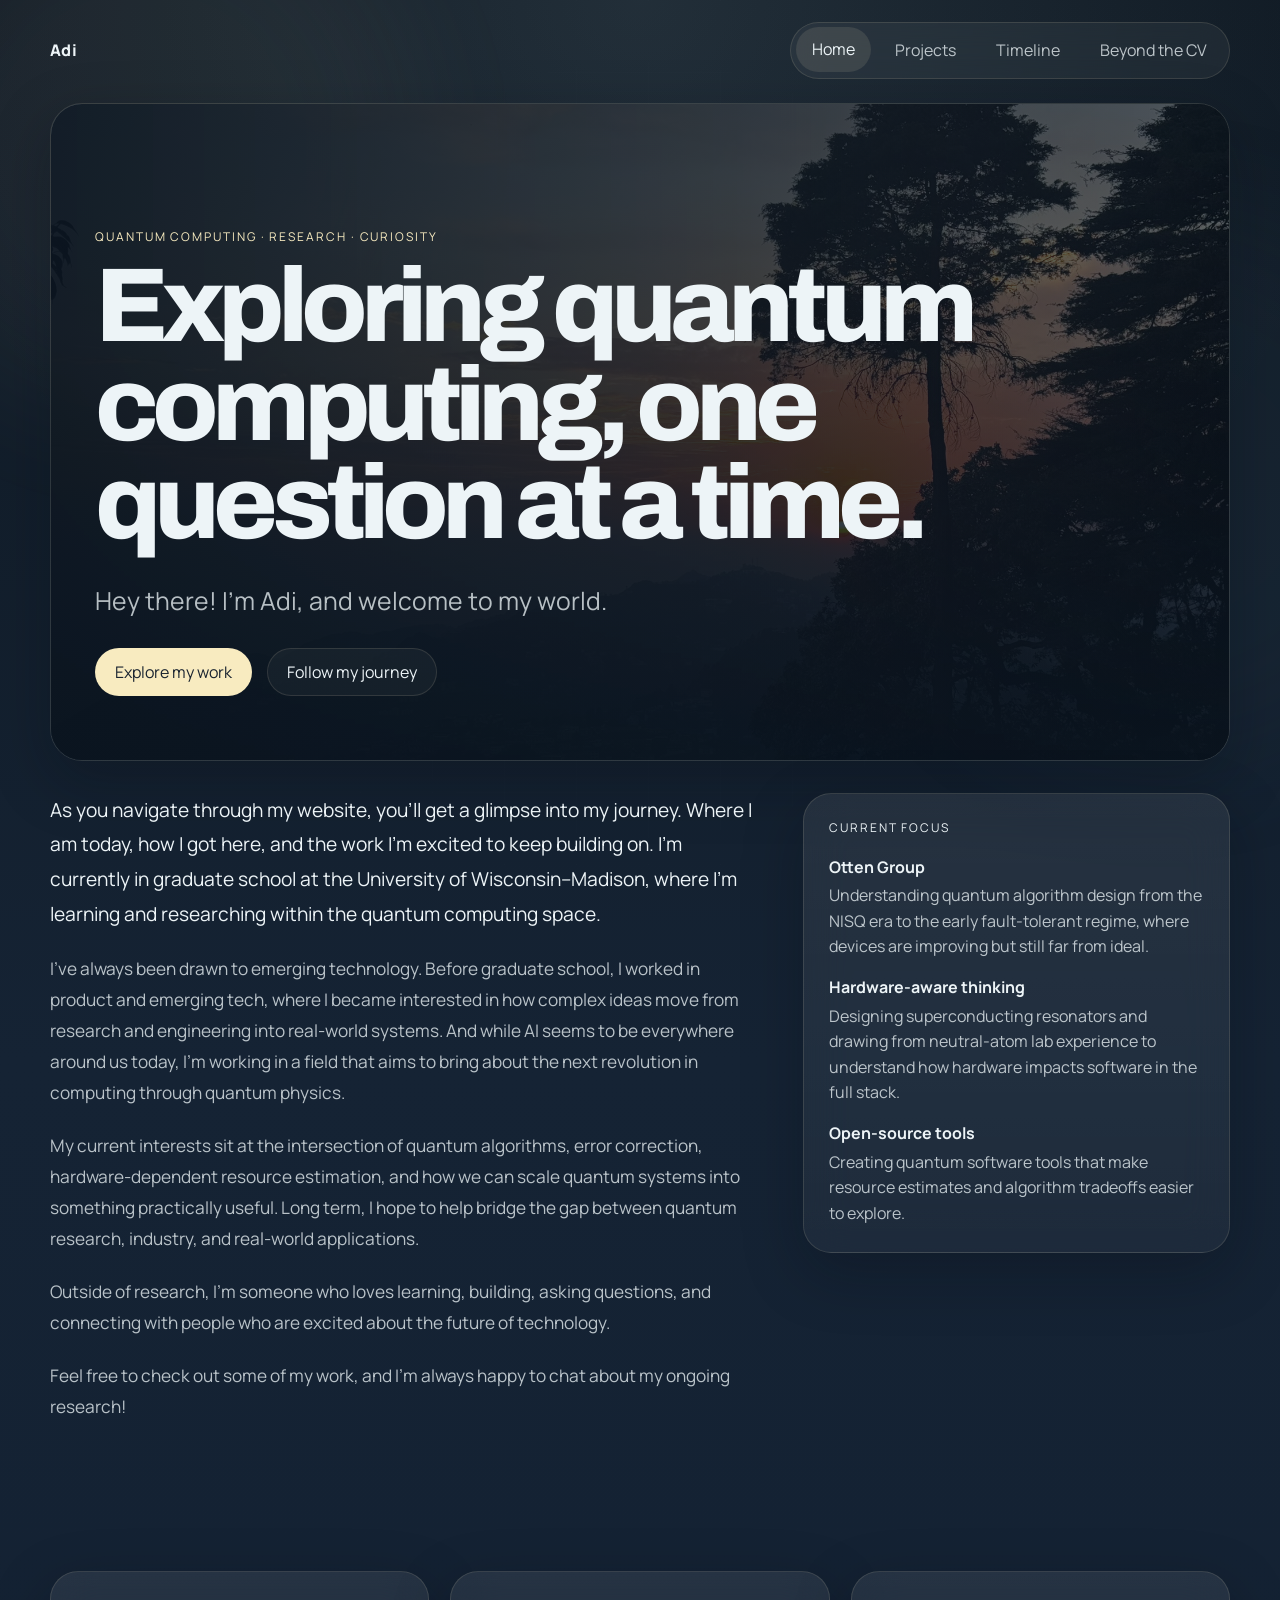
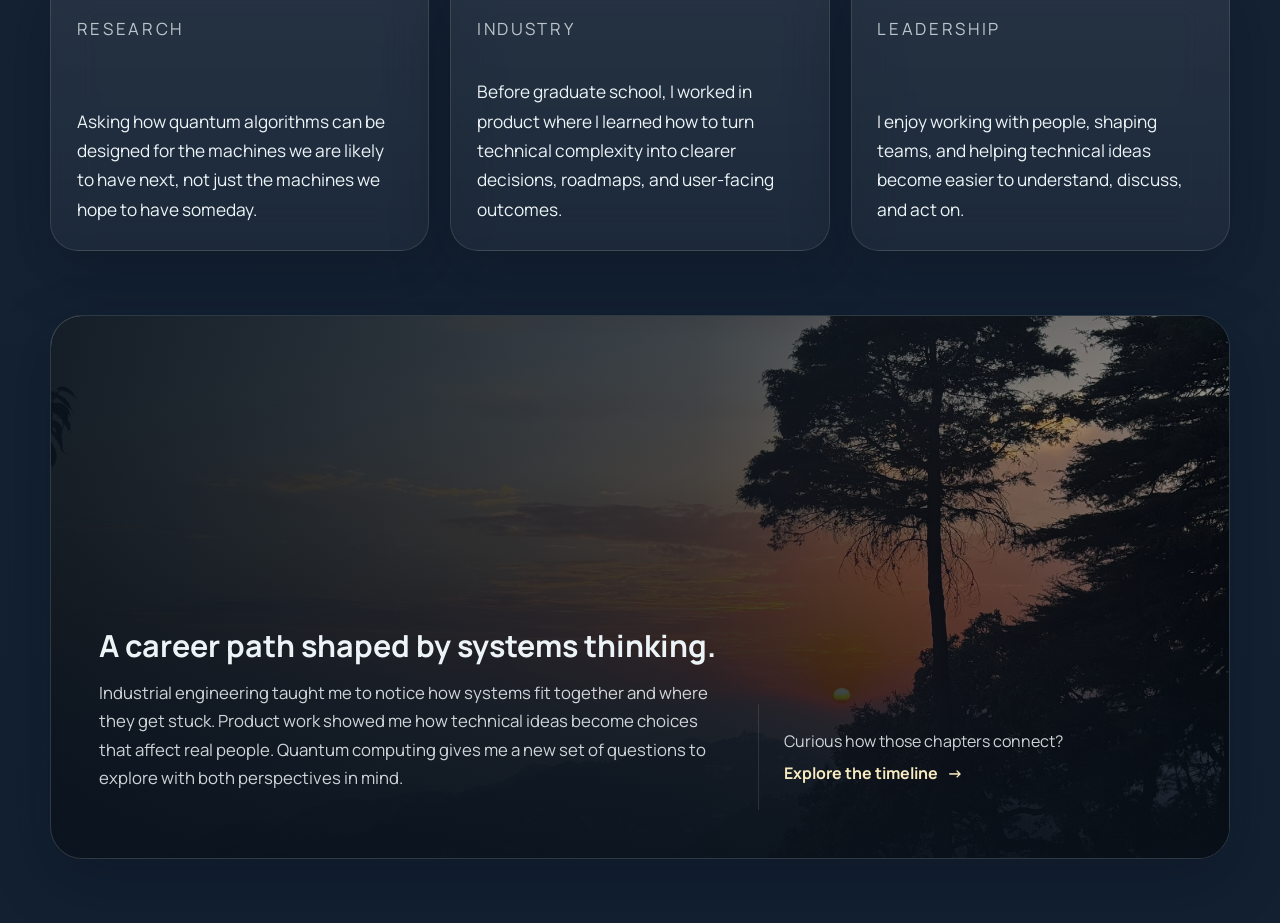
==== index.html @ cac1f039 "Higher quality images" ====
<!DOCTYPE html>
<html lang="en">
<head>
  <meta charset="UTF-8">
  <meta name="viewport" content="width=device-width, initial-scale=1.0">
  <title>Adi | Quantum Computing</title>
  <meta name="description" content="Adi's personal website about quantum computing research, product experience, and the questions connecting hardware, software, and real-world applications.">
  <link rel="preconnect" href="https://fonts.googleapis.com">
  <link rel="preconnect" href="https://fonts.gstatic.com" crossorigin>
  <link href="https://fonts.googleapis.com/css2?family=Archivo:wght@600;700;800;900&family=Manrope:wght@400;500;700;800&display=swap" rel="stylesheet">
  <link rel="stylesheet" href="styles/site.css">
</head>
<body class="page-home">
  <div class="background-orb orb-a"></div>
  <div class="background-orb orb-b"></div>
  <div class="background-grid"></div>

  <header class="site-header">
    <a class="wordmark" href="index.html">Adi</a>
    <nav class="site-nav">
      <a class="is-active" href="index.html">Home</a>
      <a href="projects.html">Projects</a>
      <a href="timeline.html">Timeline</a>
      <a href="sources.html">Beyond the CV</a>
    </nav>
  </header>

  <main>
    <section class="home-hero">
      <img class="home-hero-image" src="assets/photos/hillside-sunset.jpeg" alt="" aria-hidden="true" fetchpriority="high" decoding="async">
      <div class="home-hero-shade"></div>
      <div class="home-hero-copy">
        <p class="eyebrow">Quantum computing · research · curiosity</p>
        <h1>Exploring quantum computing, one question at a time.</h1>
        <p class="home-hero-intro">Hey there! I’m Adi, and welcome to my world.</p>
        <div class="hero-actions">
          <a class="button button-primary" href="projects.html">Explore my work</a>
          <a class="button button-secondary" href="timeline.html">Follow my journey</a>
        </div>
      </div>
    </section>

    <section class="section-shell home-about">
      <div class="home-bio">
        <p>
          As you navigate through my website, you’ll get a glimpse into my journey. Where I am today, how I got here, and the work I’m excited to keep building on. I’m currently in graduate school at the University of Wisconsin–Madison, where I’m learning and researching within the quantum computing space.
        </p>
        <p>
          I’ve always been drawn to emerging technology. Before graduate school, I worked in product and emerging tech, where I became interested in how complex ideas move from research and engineering into real-world systems. And while AI seems to be everywhere around us today, I’m working in a field that aims to bring about the next revolution in computing through quantum physics.
        </p>
        <p>
          My current interests sit at the intersection of quantum algorithms, error correction, hardware-dependent resource estimation, and how we can scale quantum systems into something practically useful. Long term, I hope to help bridge the gap between quantum research, industry, and real-world applications.
        </p>
        <p>
          Outside of research, I’m someone who loves learning, building, asking questions, and connecting with people who are excited about the future of technology.
        </p>
        <p>
          Feel free to check out some of my work, and I’m always happy to chat about my ongoing research!
        </p>
      </div>

      <aside class="hero-panel glass-card">
        <div class="panel-label">Current focus</div>
        <ul class="stat-list">
          <li>
            <span class="stat-title">Otten Group</span>
            <span class="stat-copy">Understanding quantum algorithm design from the NISQ era to the early fault-tolerant regime, where devices are improving but still far from ideal.</span>
          </li>
          <li>
            <span class="stat-title">Hardware-aware thinking</span>
            <span class="stat-copy">Designing superconducting resonators and drawing from neutral-atom lab experience to understand how hardware impacts software in the full stack.</span>
          </li>
          <li>
            <span class="stat-title">Open-source tools</span>
            <span class="stat-copy">Creating quantum software tools that make resource estimates and algorithm tradeoffs easier to explore.</span>
          </li>
        </ul>
      </aside>
    </section>

    <section class="section-shell section-grid">
      <article class="feature-card glass-card">
        <p class="eyebrow">Research</p>
        <p>
          Asking how quantum algorithms can be designed for the machines we are likely to have next, not just the machines we hope to have someday.
        </p>
      </article>
      <article class="feature-card glass-card">
        <p class="eyebrow">Industry</p>
        <p>
          Before graduate school, I worked in product where I learned how to turn technical complexity into clearer decisions, roadmaps, and user-facing outcomes.
        </p>
      </article>
      <article class="feature-card glass-card">
        <p class="eyebrow">Leadership</p>
        <p>
          I enjoy working with people, shaping teams, and helping technical ideas become easier to understand, discuss, and act on.
        </p>
      </article>
    </section>

    <section class="section-shell spotlight spotlight-photo">
      <img class="spotlight-image" src="assets/photos/hillside-sunset.jpeg" alt="Sunset over a hillside town framed by tall trees" loading="lazy" decoding="async">
      <div class="spotlight-shade"></div>
      <div class="spotlight-copy">
        <h2>A career path shaped by systems thinking.</h2>
        <p>
          Industrial engineering taught me to notice how systems fit together and where they get stuck. Product work showed me how technical ideas become choices that affect real people. Quantum computing gives me a new set of questions to explore with both perspectives in mind.
        </p>
      </div>
      <div class="spotlight-next">
        <p>Curious how those chapters connect?</p>
        <a class="text-link" href="timeline.html">Explore the timeline <span aria-hidden="true">→</span></a>
      </div>
    </section>
  </main>

  <script src="scripts/site.js"></script>
</body>
</html>
---- styles/site.css ----
:root {
  --cream: #f8ebc0;
  --mist: #8099a3;
  --slate: #5f7889;
  --deep: #284257;
  --navy: #1e284f;
  --ink: #edf4f7;
  --ink-muted: rgba(237, 244, 247, 0.76);
  --surface: rgba(18, 29, 41, 0.58);
  --surface-strong: rgba(13, 22, 32, 0.74);
  --border: rgba(248, 235, 192, 0.12);
  --shadow: 0 20px 60px rgba(7, 12, 18, 0.28);
  --max-width: 1180px;
}

* {
  box-sizing: border-box;
}

html {
  scroll-behavior: smooth;
}

body {
  margin: 0;
  min-height: 100vh;
  font-family: "Manrope", sans-serif;
  color: var(--ink);
  background:
    radial-gradient(circle at top, rgba(128, 153, 163, 0.16), transparent 28%),
    linear-gradient(180deg, #101a24 0%, #152334 42%, #122032 100%);
  overflow-x: hidden;
}

a {
  color: inherit;
  text-decoration: none;
}

.background-grid {
  position: fixed;
  inset: 0;
  background-image:
    linear-gradient(rgba(255, 255, 255, 0.035) 1px, transparent 1px),
    linear-gradient(90deg, rgba(255, 255, 255, 0.035) 1px, transparent 1px);
  background-size: 72px 72px;
  mask-image: radial-gradient(circle at center, black 42%, transparent 88%);
  opacity: 0.26;
  pointer-events: none;
}

.background-orb {
  position: fixed;
  width: 34rem;
  height: 34rem;
  border-radius: 50%;
  filter: blur(70px);
  opacity: 0.25;
  pointer-events: none;
  transform: translate3d(0, 0, 0);
  animation: drift 16s ease-in-out infinite alternate;
}

.orb-a {
  top: -8rem;
  left: -8rem;
  background: rgba(248, 235, 192, 0.2);
}

.orb-b {
  top: 24%;
  right: -10rem;
  background: rgba(95, 120, 137, 0.26);
  animation-duration: 20s;
}

.orb-c {
  bottom: -10rem;
  right: 16%;
  background: rgba(30, 40, 79, 0.36);
}

.orb-d {
  bottom: 8%;
  left: 8%;
  background: rgba(128, 153, 163, 0.2);
  animation-duration: 22s;
}

.site-header,
.site-footer,
.section-shell,
.timeline-shell {
  position: relative;
  z-index: 1;
}

.site-header {
  width: min(calc(100% - 2rem), var(--max-width));
  margin: 0 auto;
  padding: 1.35rem 0 0;
  display: flex;
  align-items: center;
  justify-content: space-between;
}

.wordmark {
  font-weight: 800;
  letter-spacing: 0.03em;
}

.site-nav {
  display: flex;
  gap: 0.5rem;
  padding: 0.35rem;
  border: 1px solid var(--border);
  background: rgba(255, 255, 255, 0.05);
  border-radius: 999px;
  backdrop-filter: blur(16px);
}

.site-nav a {
  padding: 0.7rem 1rem;
  border-radius: 999px;
  color: var(--ink-muted);
  transition: background 180ms ease, color 180ms ease, transform 180ms ease;
}

.site-nav a:hover,
.site-nav a.is-active {
  background: rgba(248, 235, 192, 0.1);
  color: var(--ink);
  transform: translateY(-1px);
}

.section-shell,
.timeline-shell {
  width: min(calc(100% - 2rem), var(--max-width));
  margin: 0 auto;
}

.hero {
  min-height: calc(100vh - 7rem);
  display: grid;
  grid-template-columns: 1.25fr 0.9fr;
  gap: 2rem;
  align-items: center;
  padding: 5rem 0 3rem;
}

.home-hero {
  position: relative;
  z-index: 1;
  min-height: 72vh;
  display: flex;
  align-items: flex-end;
  width: min(calc(100% - 2rem), var(--max-width));
  margin: 1.5rem auto 0;
  padding: 7rem 2.75rem 4rem;
  overflow: hidden;
  border: 1px solid var(--border);
  border-radius: 2rem;
  box-shadow: var(--shadow);
  isolation: isolate;
}

.home-hero-image,
.home-hero-shade {
  position: absolute;
  inset: 0;
  width: 100%;
  height: 100%;
}

.home-hero-image {
  z-index: -2;
  object-fit: cover;
  object-position: center 55%;
  opacity: 0.58;
  animation: photo-breathe 18s ease-in-out infinite alternate;
}

.home-hero-shade {
  z-index: -1;
  background:
    linear-gradient(90deg, rgba(10, 20, 31, 0.9) 0%, rgba(10, 20, 31, 0.65) 58%, rgba(10, 20, 31, 0.34) 100%),
    linear-gradient(0deg, rgba(10, 20, 31, 0.78), transparent 65%);
}

.home-hero-copy {
  max-width: 68rem;
}

.hero h1,
.home-hero h1,
.page-intro h1,
.timeline-hero h1 {
  margin: 0;
  font-family: "Obviously", "Archivo", sans-serif;
  font-weight: 800;
  font-size: clamp(3.2rem, 7.2vw, 6rem);
  line-height: 0.94;
  letter-spacing: -0.065em;
}

.home-hero h1 {
  max-width: 62rem;
  font-size: clamp(3.8rem, 8.2vw, 7.4rem);
}

.home-hero-intro {
  margin: 1.8rem 0 0;
  color: var(--ink-muted);
  font-size: clamp(1.2rem, 2vw, 1.55rem);
  line-height: 1.5;
}

.home-about {
  display: grid;
  grid-template-columns: minmax(0, 1.25fr) minmax(20rem, 0.75fr);
  gap: 2.5rem;
  align-items: start;
  padding: 2rem 0 5rem;
}

.home-bio {
  max-width: 47rem;
}

.home-bio p {
  margin: 0 0 1.35rem;
  color: var(--ink-muted);
  font-size: 1.08rem;
  line-height: 1.8;
}

.home-bio p:first-child {
  color: var(--ink);
  font-size: 1.2rem;
}

.home-about .hero-panel {
  position: sticky;
  top: 2rem;
}

.hero-text,
.page-intro p,
.timeline-hero p,
.feature-card p,
.project-card p,
.source-card p,
.spotlight-copy p {
  color: var(--ink-muted);
  font-size: 1.05rem;
  line-height: 1.7;
}

.eyebrow,
.panel-label,
.timeline-date,
.timeline-kicker,
.project-tag {
  text-transform: uppercase;
  letter-spacing: 0.16em;
  font-size: 0.75rem;
}

.eyebrow,
.project-tag,
.timeline-date {
  color: var(--cream);
}

.hero-actions {
  display: flex;
  flex-wrap: wrap;
  gap: 0.9rem;
  margin-top: 1.8rem;
}

.button {
  display: inline-flex;
  align-items: center;
  justify-content: center;
  min-height: 2.85rem;
  padding: 0.75rem 1.2rem;
  border-radius: 999px;
  border: 1px solid transparent;
  transition: transform 180ms ease, background 180ms ease, border-color 180ms ease;
}

.button:hover {
  transform: translateY(-2px);
}

.button-primary {
  background: var(--cream);
  color: #1a2430;
}

.button-secondary {
  background: rgba(255, 255, 255, 0.04);
  border-color: var(--border);
}

.glass-card {
  background: linear-gradient(180deg, rgba(255, 255, 255, 0.08), rgba(255, 255, 255, 0.04));
  border: 1px solid var(--border);
  box-shadow: var(--shadow);
  backdrop-filter: blur(22px);
}

.hero-panel,
.feature-card,
.project-card,
.source-card,
.timeline-card {
  border-radius: 1.75rem;
}

.hero-panel {
  padding: 1.6rem;
}

.stat-list {
  list-style: none;
  padding: 0;
  margin: 1.2rem 0 0;
  display: grid;
  gap: 1rem;
}

.stat-title {
  display: block;
  margin-bottom: 0.35rem;
  font-weight: 700;
}

.stat-copy {
  color: var(--ink-muted);
  line-height: 1.6;
}

.section-grid,
.sources-grid {
  display: grid;
  grid-template-columns: repeat(3, 1fr);
  gap: 1.3rem;
  padding: 1rem 0 4rem;
}

.feature-card,
.source-card {
  padding: 1.6rem;
}

.page-home .section-grid {
  padding-top: 3rem;
}

.page-home .feature-card {
  min-height: 15rem;
  display: flex;
  flex-direction: column;
  justify-content: space-between;
}

.page-home .feature-card > p:last-child {
  margin-bottom: 0;
  color: var(--ink);
  font-size: 1.08rem;
}

.spotlight {
  position: relative;
  display: grid;
  grid-template-columns: 1.2fr 0.8fr;
  gap: 1.5rem;
  align-items: center;
  padding: 2rem 0 5rem;
}

.spotlight-photo {
  min-height: 34rem;
  padding: 3rem;
  overflow: hidden;
  align-items: end;
  border: 1px solid var(--border);
  border-radius: 2rem;
  box-shadow: var(--shadow);
  isolation: isolate;
  margin-bottom: 4rem;
}

.spotlight-image,
.spotlight-shade {
  position: absolute;
  inset: 0;
  width: 100%;
  height: 100%;
}

.spotlight-image {
  z-index: -2;
  object-fit: cover;
  object-position: center;
}

.spotlight-shade {
  z-index: -1;
  background:
    linear-gradient(90deg, rgba(9, 18, 28, 0.92) 0%, rgba(9, 18, 28, 0.72) 55%, rgba(9, 18, 28, 0.34) 100%),
    linear-gradient(0deg, rgba(9, 18, 28, 0.76), transparent 72%);
}

.spotlight-photo .spotlight-copy p,
.spotlight-photo .spotlight-next p {
  color: rgba(237, 244, 247, 0.86);
}

.spotlight-next {
  padding: 1.6rem;
  border-left: 1px solid var(--border);
}

.spotlight-next p {
  margin: 0 0 0.65rem;
  color: var(--ink-muted);
}

.text-link {
  display: inline-flex;
  gap: 0.55rem;
  align-items: center;
  color: var(--cream);
  font-weight: 700;
}

.text-link span {
  transition: transform 180ms ease;
}

.text-link:hover span {
  transform: translateX(0.3rem);
}

.page-intro,
.timeline-hero {
  padding: 4rem 0 2rem;
  max-width: 56rem;
}

.timeline-arc {
  display: grid;
  grid-template-columns: repeat(3, 1fr);
  gap: 0.75rem;
  margin-top: 2rem;
}

.timeline-arc span {
  display: flex;
  align-items: center;
  gap: 0.65rem;
  padding: 0.85rem 1rem;
  border: 1px solid var(--border);
  border-radius: 999px;
  background: rgba(255, 255, 255, 0.045);
  color: var(--ink-muted);
  font-size: 0.86rem;
}

.timeline-arc b {
  color: var(--cream);
  font-size: 0.72rem;
  letter-spacing: 0.12em;
}

.project-stack {
  display: grid;
  grid-template-columns: repeat(2, 1fr);
  gap: 1.3rem;
  padding-bottom: 4rem;
}

.project-card {
  padding: 1.7rem;
  min-height: 16rem;
}

.timeline-shell {
  padding: 1rem 0 6rem;
  display: grid;
  gap: 2rem;
}

.timeline-line {
  position: fixed;
  left: 50%;
  top: 0;
  width: 1px;
  height: 100vh;
  background: linear-gradient(180deg, transparent, rgba(248, 235, 192, 0.42), transparent);
  opacity: 0.5;
  pointer-events: none;
}

.timeline-item {
  position: relative;
  min-height: 74vh;
  display: grid;
  grid-template-columns: 1fr 1fr;
  align-items: center;
  gap: 2rem;
  opacity: 0.38;
  transform: scale(0.96);
  transition: opacity 500ms ease, transform 500ms ease;
}

.timeline-item-photo {
  width: 100vw;
  max-width: none;
  margin-left: calc(50% - 50vw);
  padding: 4rem max(2rem, calc((100vw - var(--max-width)) / 2));
  min-height: 100vh;
  overflow: hidden;
  isolation: isolate;
  opacity: 0.78;
}

.timeline-item-photo.is-visible {
  opacity: 1;
}

.timeline-backdrop,
.timeline-photo-shade {
  position: absolute;
  inset: 0;
  width: 100%;
  height: 100%;
}

.timeline-backdrop {
  z-index: -2;
  object-fit: cover;
  object-position: center;
  opacity: 0.7;
  transform: scale(1.015);
  transition: transform 1.2s ease;
}

.timeline-item-photo.is-visible .timeline-backdrop {
  transform: scale(1);
}

.timeline-photo-shade {
  z-index: -1;
  background:
    linear-gradient(90deg, rgba(8, 17, 28, 0.82), rgba(8, 17, 28, 0.44) 50%, rgba(8, 17, 28, 0.76)),
    linear-gradient(0deg, rgba(8, 17, 28, 0.78), transparent 58%, rgba(8, 17, 28, 0.55));
}

.timeline-item:nth-child(even) .timeline-meta {
  order: 2;
  text-align: left;
}

.timeline-item:nth-child(even) .timeline-card {
  order: 1;
}

.timeline-item.is-visible {
  opacity: 1;
  transform: scale(1);
}

.timeline-meta {
  padding: 0 2rem;
}

.timeline-kicker {
  display: block;
  color: var(--ink-muted);
  margin-top: 0.65rem;
}

.timeline-card {
  padding: 2rem;
  position: relative;
  overflow: hidden;
}

.timeline-card-with-photo {
  padding: 0;
}

.timeline-card-image {
  display: block;
  width: 100%;
  height: 25rem;
  object-fit: cover;
  object-position: center 38%;
}

.timeline-card-copy {
  padding: 1.7rem 2rem 2rem;
}

.timeline-item-cariad .timeline-photo-shade {
  background:
    linear-gradient(90deg, rgba(8, 17, 28, 0.86), rgba(8, 17, 28, 0.5) 50%, rgba(8, 17, 28, 0.78)),
    linear-gradient(0deg, rgba(8, 17, 28, 0.86), transparent 55%, rgba(8, 17, 28, 0.5));
}

.timeline-item-cariad .timeline-card-image {
  height: 22rem;
}

.timeline-item-cariad-manager .timeline-backdrop {
  object-position: center 48%;
}

.timeline-item-cariad-manager .timeline-card-image {
  object-position: center 65%;
}

.timeline-item-cariad-analyst .timeline-backdrop {
  object-position: center 42%;
}

.timeline-item-cariad-analyst .timeline-card-image {
  object-position: center 55%;
}

.timeline-card::after {
  content: "";
  position: absolute;
  inset: auto -15% -45% auto;
  width: 16rem;
  height: 16rem;
  border-radius: 50%;
  background: radial-gradient(circle, rgba(248, 235, 192, 0.18), transparent 68%);
}

.timeline-card h2,
.feature-card h2,
.project-card h2,
.source-card h2,
.spotlight-copy h2 {
  margin: 0 0 0.9rem;
  font-size: 1.9rem;
  line-height: 1.05;
}

.site-footer {
  width: min(calc(100% - 2rem), var(--max-width));
  margin: 0 auto;
  padding: 0 0 2rem;
  color: var(--ink-muted);
}

body[data-theme="cream"] {
  background: linear-gradient(180deg, #141d26 0%, #213141 40%, #182634 100%);
}

body[data-theme="mist"] {
  background: linear-gradient(180deg, #101a24 0%, #1d3142 38%, #152435 100%);
}

body[data-theme="slate"] {
  background: linear-gradient(180deg, #11202a 0%, #20384a 38%, #17283a 100%);
}

body[data-theme="deep"] {
  background: linear-gradient(180deg, #101623 0%, #19324a 40%, #132138 100%);
}

body[data-theme="navy"] {
  background: linear-gradient(180deg, #0f1525 0%, #1b2550 42%, #121b36 100%);
}

@keyframes drift {
  from {
    transform: translate3d(0, 0, 0) scale(1);
  }
  to {
    transform: translate3d(1.5rem, -1.5rem, 0) scale(1.08);
  }
}

@keyframes photo-breathe {
  from {
    transform: scale(1);
  }
  to {
    transform: scale(1.025);
  }
}

@media (max-width: 960px) {
  .site-header,
  .hero,
  .home-about,
  .spotlight,
  .section-grid,
  .project-stack,
  .sources-grid,
  .timeline-item {
    grid-template-columns: 1fr;
  }

  .site-header {
    flex-direction: column;
    gap: 1rem;
  }

  .site-nav {
    width: 100%;
    justify-content: center;
    flex-wrap: wrap;
    border-radius: 1.25rem;
  }

  .hero {
    min-height: auto;
    padding-top: 3rem;
  }

  .home-hero {
    min-height: auto;
    padding: 6rem 1.5rem 3.5rem;
  }

  .home-about .hero-panel {
    position: static;
  }

  .timeline-arc {
    grid-template-columns: 1fr;
  }

  .spotlight-next {
    border-left: 0;
    border-top: 1px solid var(--border);
    padding: 1.5rem 0 0;
  }

  .timeline-line {
    left: 1.2rem;
  }

  .timeline-item,
  .timeline-item:nth-child(even) .timeline-meta,
  .timeline-item:nth-child(even) .timeline-card {
    min-height: auto;
    order: initial;
  }

  .timeline-item-photo {
    width: 100vw;
    margin-left: calc(50% - 50vw);
    padding: 4rem 1rem;
  }

  .timeline-meta,
  .timeline-card {
    margin-left: 2rem;
  }

  .timeline-card-image {
    height: 22rem;
  }

  .timeline-item-cariad .timeline-card-image {
    height: 20rem;
  }
}

@media (max-width: 640px) {
  .hero h1,
  .home-hero h1,
  .page-intro h1,
  .timeline-hero h1 {
    font-size: clamp(2.8rem, 17vw, 4.2rem);
  }

  .site-nav {
    gap: 0.25rem;
  }

  .site-nav a {
    padding: 0.65rem 0.8rem;
    font-size: 0.92rem;
  }

  .home-hero {
    width: calc(100% - 1rem);
    margin-top: 0.75rem;
    border-radius: 1.5rem;
  }

  .spotlight-photo {
    min-height: 38rem;
    padding: 1.5rem;
    border-radius: 1.5rem;
  }

  .timeline-card-image {
    height: 19rem;
  }
}

@media (prefers-reduced-motion: reduce) {
  .home-hero-image {
    animation: none;
  }

  .timeline-backdrop {
    transition: none;
  }
}
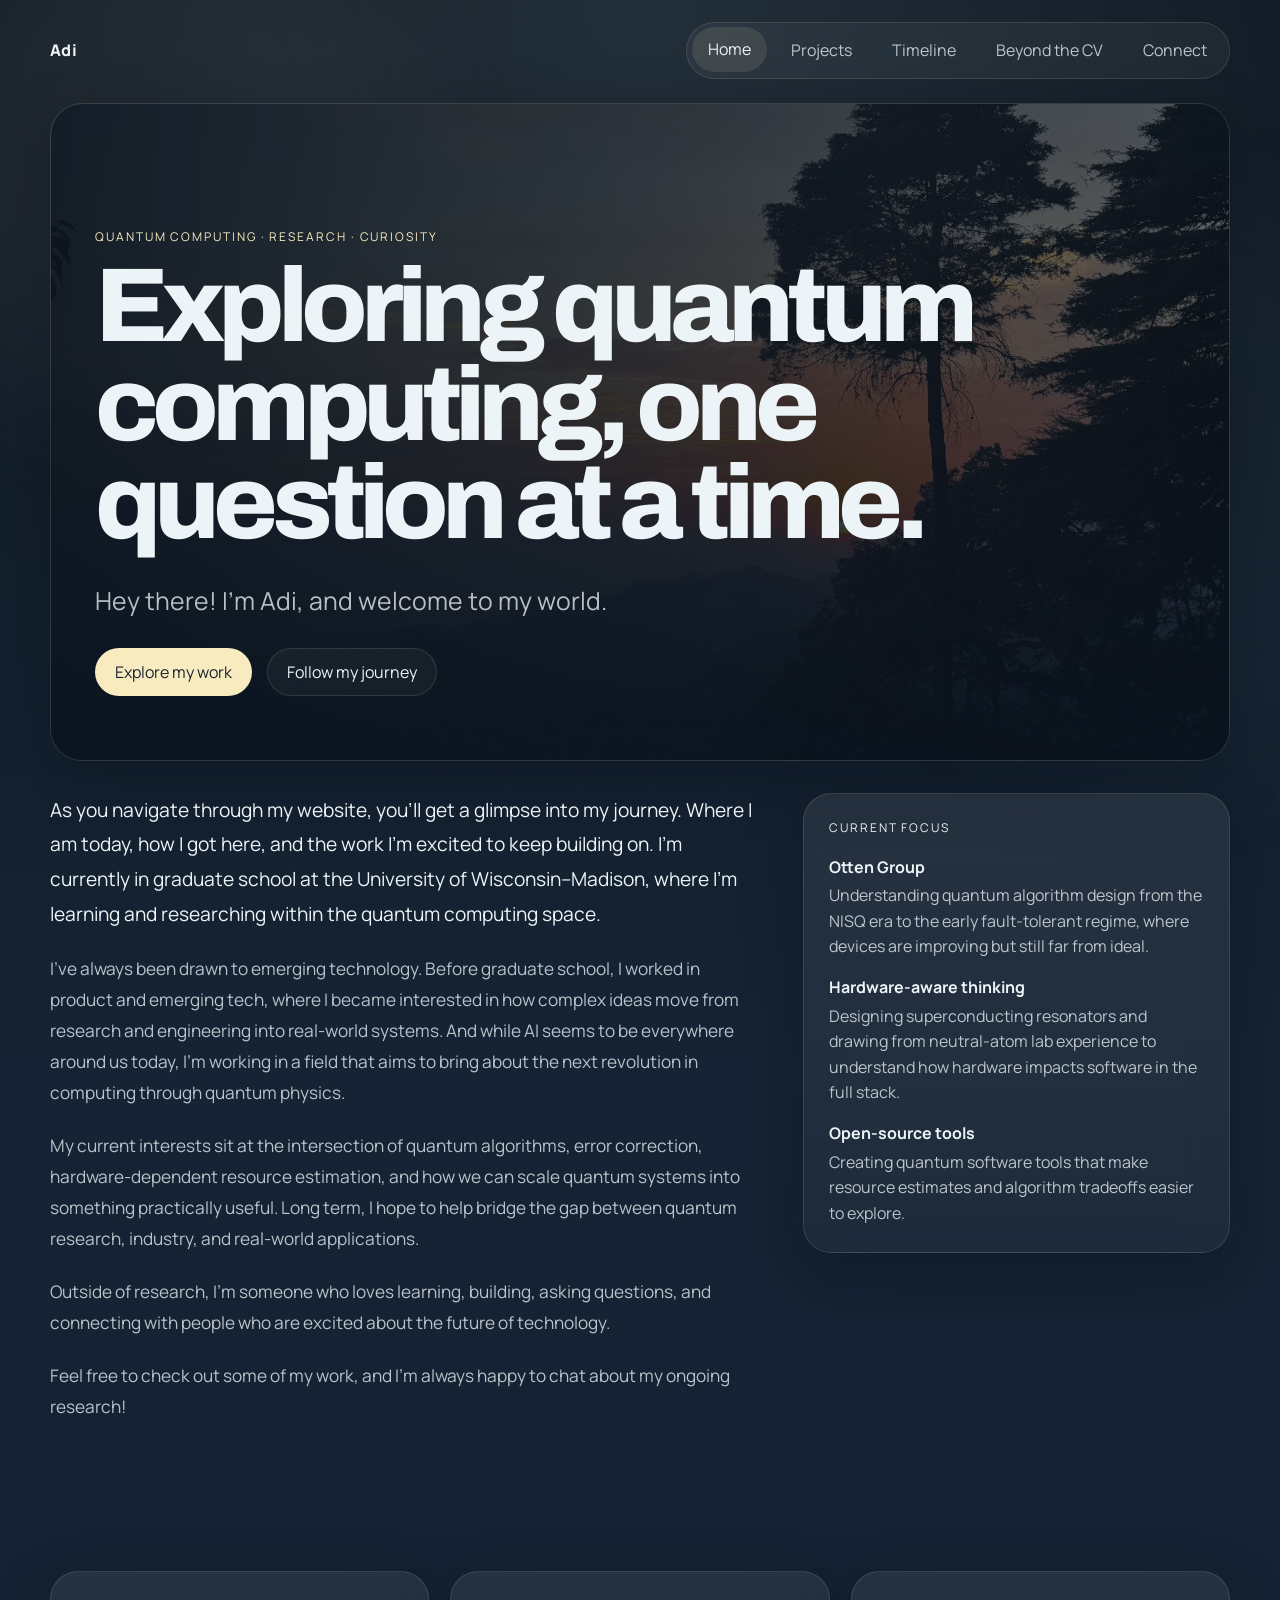
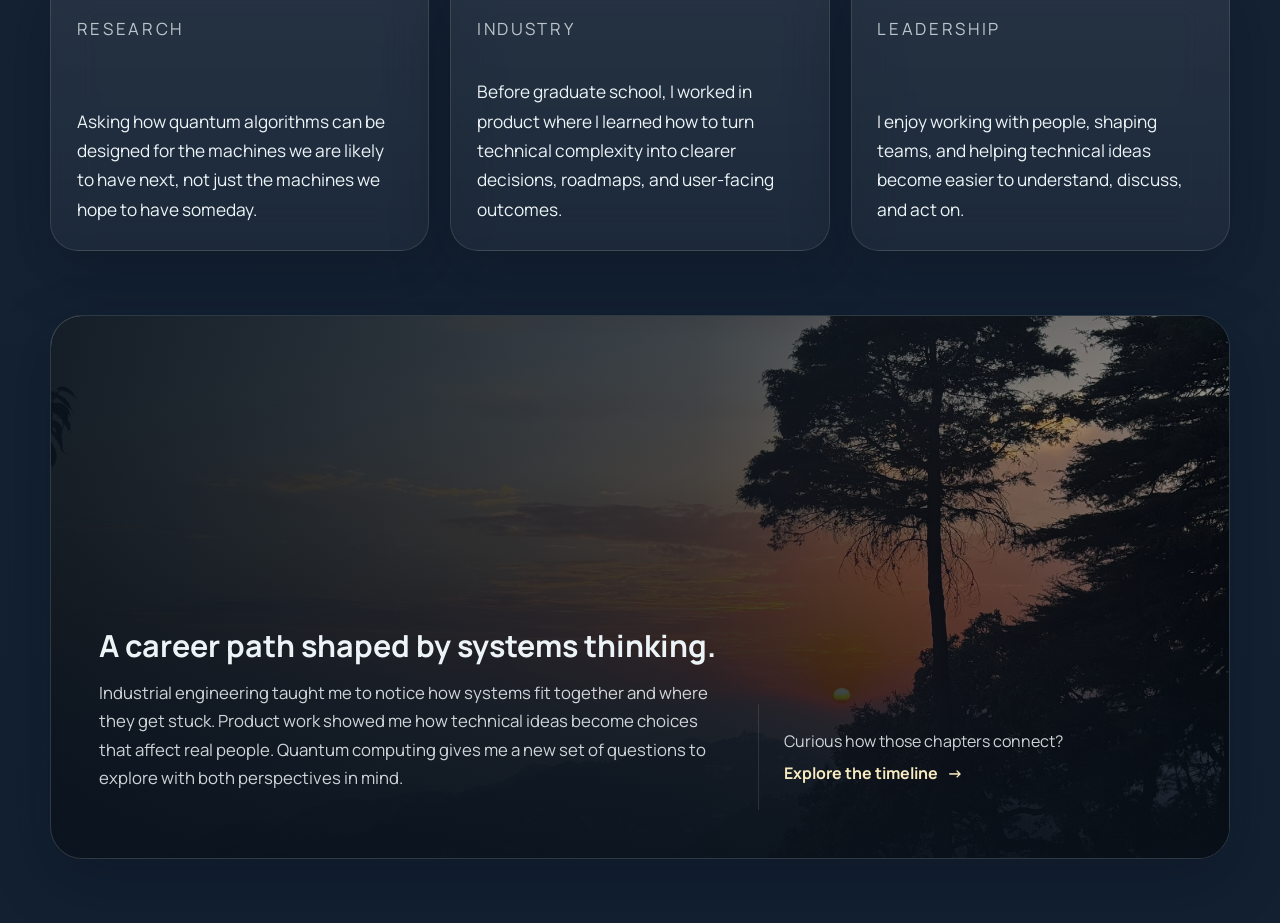
==== commit ae3ee663: "Updates to pages" ====
--- a/index.html
+++ b/index.html
@@ -22,6 +22,7 @@
       <a href="projects.html">Projects</a>
       <a href="timeline.html">Timeline</a>
       <a href="sources.html">Beyond the CV</a>
+      <a href="connect.html">Connect</a>
     </nav>
   </header>
 
--- a/styles/site.css
+++ b/styles/site.css
@@ -283,6 +283,9 @@
   display: inline-flex;
   align-items: center;
   justify-content: center;
+  font: inherit;
+  color: inherit;
+  cursor: pointer;
   min-height: 2.85rem;
   padding: 0.75rem 1.2rem;
   border-radius: 999px;
@@ -302,6 +305,163 @@
 .button-secondary {
   background: rgba(255, 255, 255, 0.04);
   border-color: var(--border);
+}
+
+.gallery-modal {
+  width: min(92vw, 72rem);
+  max-height: 90vh;
+  padding: 0;
+  overflow: hidden;
+  color: var(--ink);
+  background: rgba(12, 22, 32, 0.94);
+  border: 1px solid rgba(248, 235, 192, 0.2);
+  border-radius: 2rem;
+  box-shadow: 0 32px 100px rgba(4, 9, 15, 0.72);
+}
+
+.gallery-modal::backdrop {
+  background: rgba(5, 11, 18, 0.78);
+  backdrop-filter: blur(12px);
+}
+
+.gallery-modal[open] {
+  animation: gallery-in 300ms ease both;
+}
+
+.gallery-modal-inner {
+  max-height: 90vh;
+  padding: 1.5rem;
+  overflow-y: auto;
+}
+
+.gallery-header {
+  position: sticky;
+  top: -1.5rem;
+  z-index: 2;
+  display: flex;
+  align-items: center;
+  justify-content: space-between;
+  gap: 1rem;
+  margin: -1.5rem -1.5rem 1.5rem;
+  padding: 1.5rem;
+  background: linear-gradient(180deg, rgba(12, 22, 32, 0.98), rgba(12, 22, 32, 0.9));
+  backdrop-filter: blur(18px);
+}
+
+.gallery-header h2 {
+  margin: 0.35rem 0 0;
+  font-family: "Obviously", "Archivo", sans-serif;
+  font-size: clamp(1.8rem, 4vw, 3rem);
+  letter-spacing: -0.04em;
+}
+
+.gallery-header .eyebrow {
+  margin: 0;
+}
+
+.gallery-close {
+  flex: 0 0 auto;
+  width: 3rem;
+  height: 3rem;
+  border: 1px solid var(--border);
+  border-radius: 50%;
+  color: var(--ink);
+  background: rgba(255, 255, 255, 0.07);
+  font: inherit;
+  font-size: 1.8rem;
+  line-height: 1;
+  cursor: pointer;
+  transition: transform 180ms ease, background 180ms ease;
+}
+
+.gallery-close:hover {
+  transform: rotate(6deg) scale(1.05);
+  background: rgba(248, 235, 192, 0.14);
+}
+
+.hiking-gallery {
+  display: grid;
+  grid-template-columns: 1.2fr 0.8fr;
+  grid-auto-rows: 18rem;
+  gap: 1rem;
+}
+
+.gallery-photo {
+  margin: 0;
+  overflow: hidden;
+  border-radius: 1.25rem;
+  background: var(--surface-strong);
+}
+
+.gallery-photo-tall {
+  grid-row: span 2;
+}
+
+.gallery-photo img {
+  display: block;
+  width: 100%;
+  height: 100%;
+  object-fit: cover;
+  transition: transform 700ms cubic-bezier(0.2, 0.7, 0.2, 1);
+}
+
+.gallery-photo:hover img {
+  transform: scale(1.025);
+}
+
+.teams-modal {
+  width: min(92vw, 56rem);
+}
+
+.teams-grid {
+  display: grid;
+  grid-template-columns: repeat(2, minmax(0, 1fr));
+  gap: 1rem;
+}
+
+.team-card {
+  display: grid;
+  gap: 1rem;
+  margin: 0;
+  padding: 2rem;
+  text-align: center;
+  background:
+    radial-gradient(circle at top, rgba(248, 235, 192, 0.1), transparent 55%),
+    rgba(255, 255, 255, 0.045);
+  border: 1px solid var(--border);
+  border-radius: 1.5rem;
+}
+
+.team-logo-wrap {
+  display: grid;
+  place-items: center;
+  min-height: 18rem;
+}
+
+.team-logo-wrap img {
+  display: block;
+  width: min(100%, 14rem);
+  height: 15rem;
+  object-fit: contain;
+  filter: drop-shadow(0 18px 24px rgba(2, 8, 14, 0.35));
+}
+
+.team-card figcaption {
+  font-family: "Obviously", "Archivo", sans-serif;
+  font-size: 1.35rem;
+  font-weight: 700;
+}
+
+.teams-caption {
+  margin: 1.5rem 0 0;
+  color: var(--cream);
+  font-size: clamp(1.25rem, 3vw, 1.8rem);
+  font-weight: 700;
+  text-align: center;
+}
+
+body.gallery-is-open {
+  overflow: hidden;
 }
 
 .glass-card {
@@ -697,6 +857,17 @@
   }
 }
 
+@keyframes gallery-in {
+  from {
+    opacity: 0;
+    transform: translateY(1.5rem) scale(0.98);
+  }
+  to {
+    opacity: 1;
+    transform: translateY(0) scale(1);
+  }
+}
+
 @media (max-width: 960px) {
   .site-header,
   .hero,
@@ -808,6 +979,44 @@
   .timeline-card-image {
     height: 19rem;
   }
+
+  .gallery-modal {
+    width: calc(100vw - 1rem);
+    max-height: calc(100vh - 1rem);
+    border-radius: 1.5rem;
+  }
+
+  .gallery-modal-inner {
+    max-height: calc(100vh - 1rem);
+    padding: 1rem;
+  }
+
+  .gallery-header {
+    top: -1rem;
+    margin: -1rem -1rem 1rem;
+    padding: 1rem;
+  }
+
+  .hiking-gallery {
+    grid-template-columns: 1fr;
+    grid-auto-rows: 24rem;
+  }
+
+  .teams-grid {
+    grid-template-columns: 1fr;
+  }
+
+  .team-logo-wrap {
+    min-height: 14rem;
+  }
+
+  .team-logo-wrap img {
+    height: 12rem;
+  }
+
+  .gallery-photo-tall {
+    grid-row: auto;
+  }
 }
 
 @media (prefers-reduced-motion: reduce) {
@@ -818,4 +1027,12 @@
   .timeline-backdrop {
     transition: none;
   }
-}
+
+  .gallery-modal[open] {
+    animation: none;
+  }
+
+  .gallery-photo img {
+    transition: none;
+  }
+}
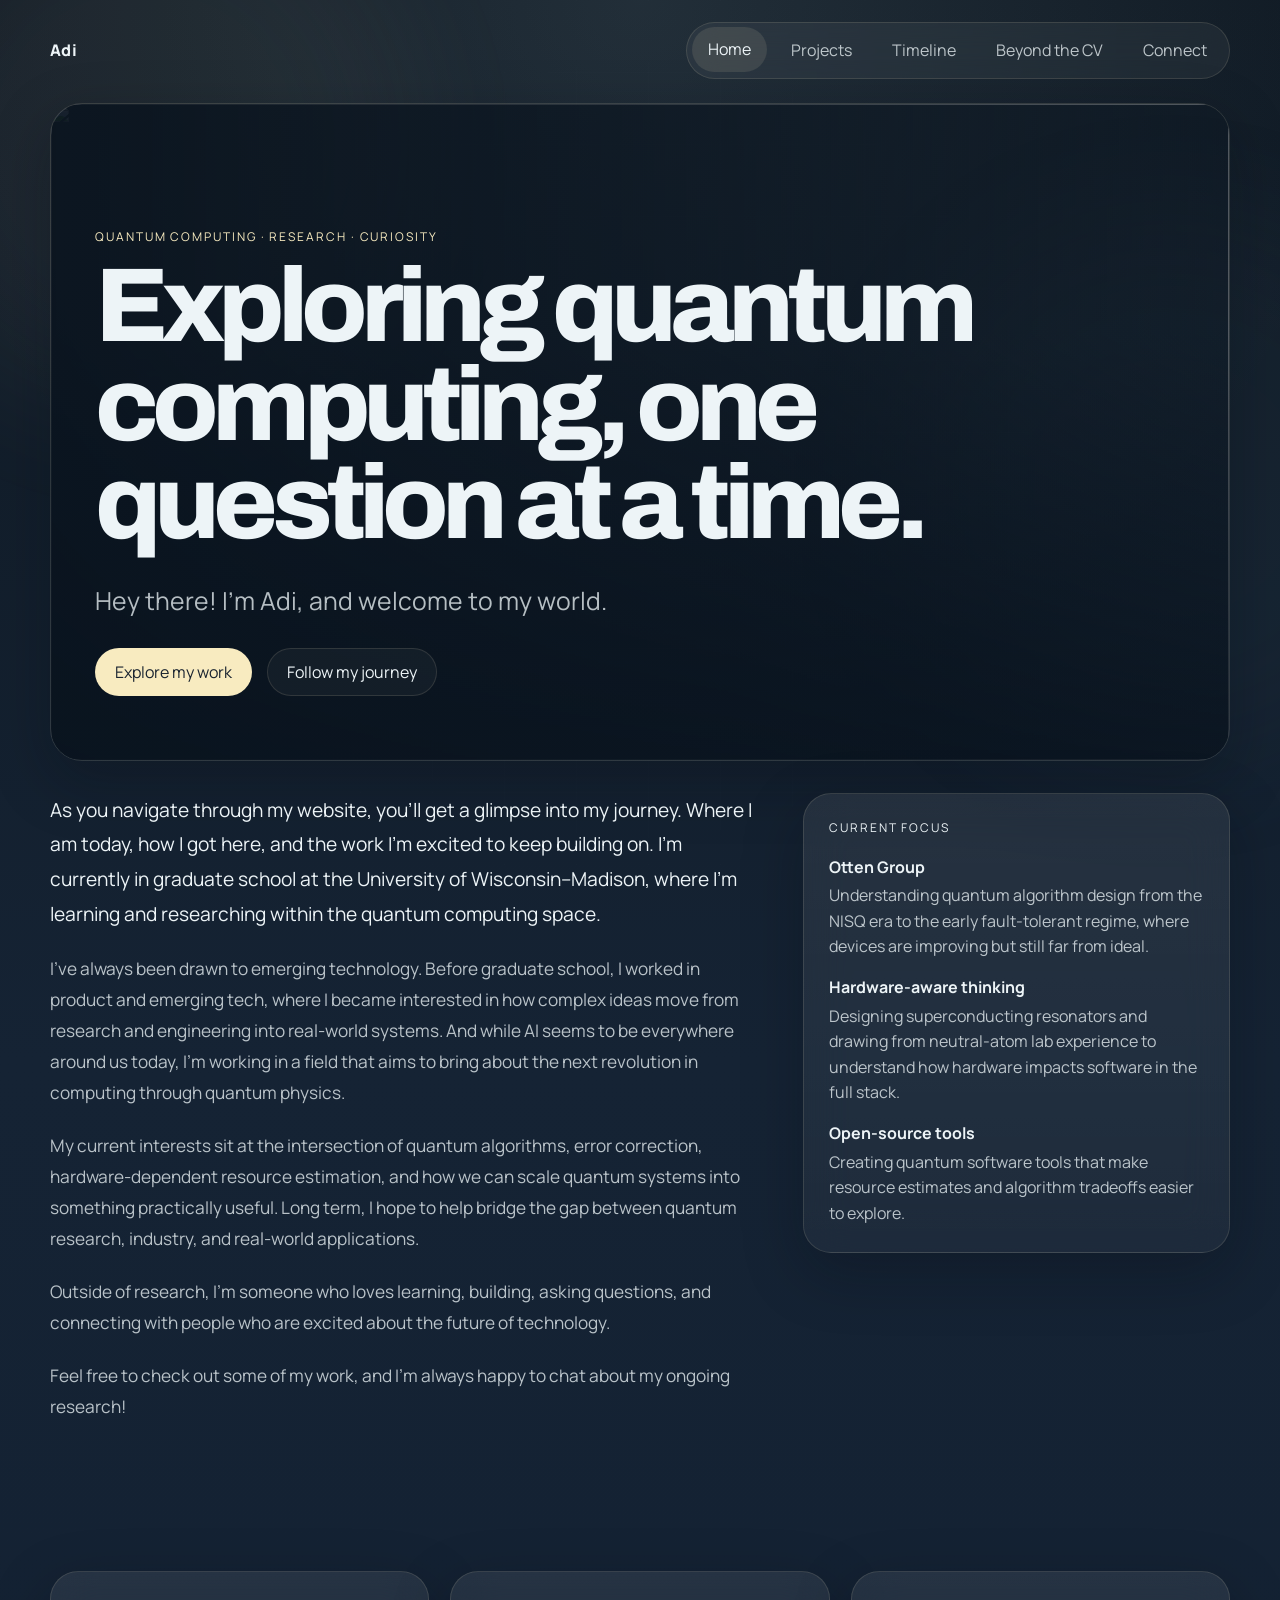
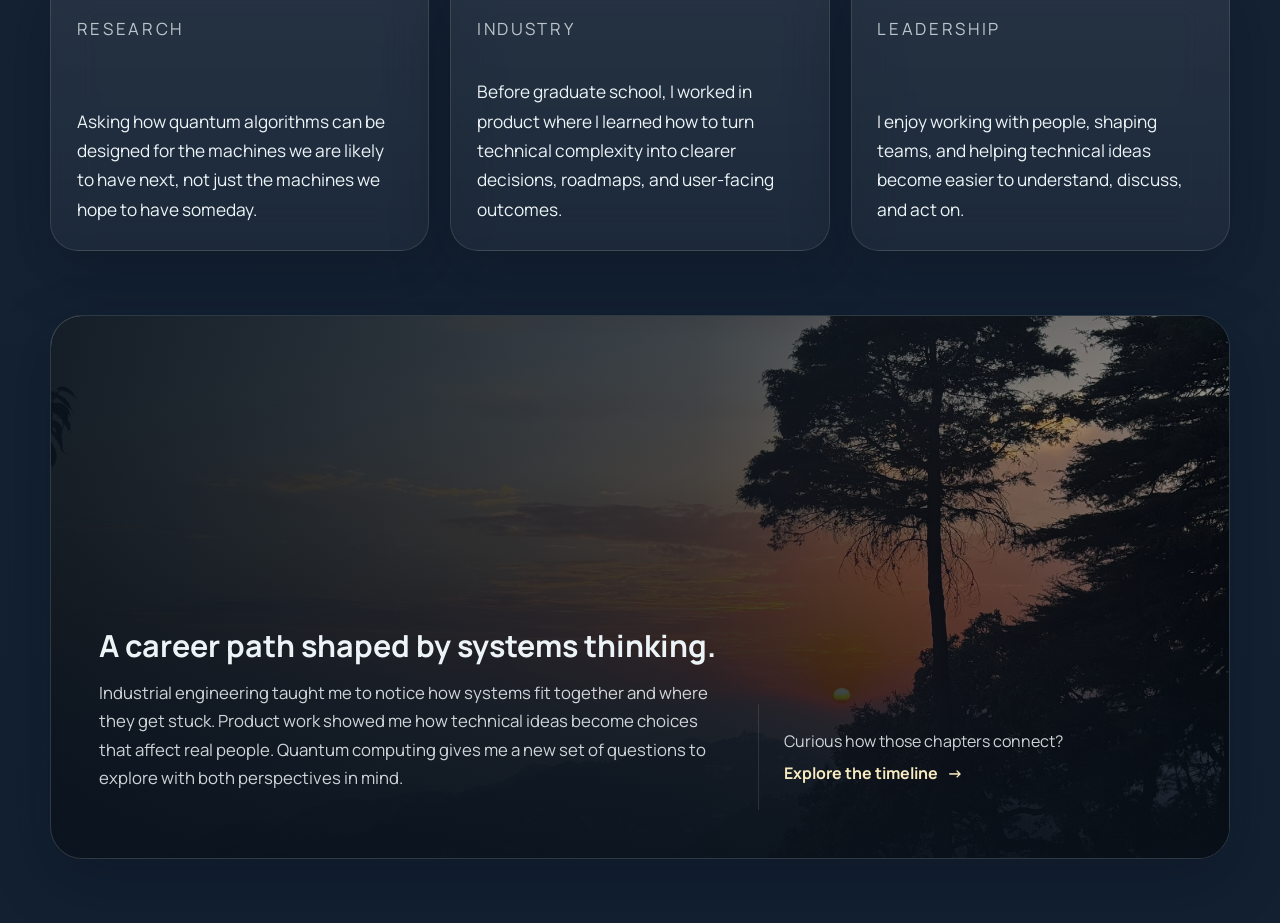
==== commit 2ae1e1fd: "Added photos to timeline" ====
--- a/index.html
+++ b/index.html
@@ -28,7 +28,7 @@
 
   <main>
     <section class="home-hero">
-      <img class="home-hero-image" src="assets/photos/hillside-sunset.jpeg" alt="" aria-hidden="true" fetchpriority="high" decoding="async">
+      <img class="home-hero-image" src="assets/photos/Milky Way in Rainer.jpegay.jpeg" alt="" aria-hidden="true" fetchpriority="high" decoding="async">
       <div class="home-hero-shade"></div>
       <div class="home-hero-copy">
         <p class="eyebrow">Quantum computing · research · curiosity</p>
--- a/styles/site.css
+++ b/styles/site.css
@@ -381,20 +381,28 @@
 
 .hiking-gallery {
   display: grid;
-  grid-template-columns: 1.2fr 0.8fr;
+  grid-template-columns: repeat(2, minmax(0, 1fr));
   grid-auto-rows: 18rem;
+  grid-auto-flow: dense;
   gap: 1rem;
 }
 
 .gallery-photo {
+  position: relative;
   margin: 0;
   overflow: hidden;
   border-radius: 1.25rem;
   background: var(--surface-strong);
+  cursor: pointer;
+  outline: none;
 }
 
 .gallery-photo-tall {
   grid-row: span 2;
+}
+
+.gallery-photo-wide {
+  grid-column: span 1;
 }
 
 .gallery-photo img {
@@ -407,6 +415,31 @@
 
 .gallery-photo:hover img {
   transform: scale(1.025);
+}
+
+.gallery-photo figcaption {
+  position: absolute;
+  inset: auto 0 0;
+  padding: 3.5rem 1.25rem 1.15rem;
+  color: var(--ink);
+  font-size: 0.95rem;
+  font-weight: 700;
+  background: linear-gradient(transparent, rgba(5, 12, 20, 0.9));
+  opacity: 0;
+  transform: translateY(0.75rem);
+  transition: opacity 220ms ease, transform 220ms ease;
+  pointer-events: none;
+}
+
+.gallery-photo:hover figcaption,
+.gallery-photo:focus-visible figcaption,
+.gallery-photo.is-caption-visible figcaption {
+  opacity: 1;
+  transform: translateY(0);
+}
+
+.gallery-photo:focus-visible {
+  box-shadow: inset 0 0 0 3px var(--cream);
 }
 
 .teams-modal {
@@ -1017,6 +1050,10 @@
   .gallery-photo-tall {
     grid-row: auto;
   }
+
+  .gallery-photo-wide {
+    grid-column: auto;
+  }
 }
 
 @media (prefers-reduced-motion: reduce) {
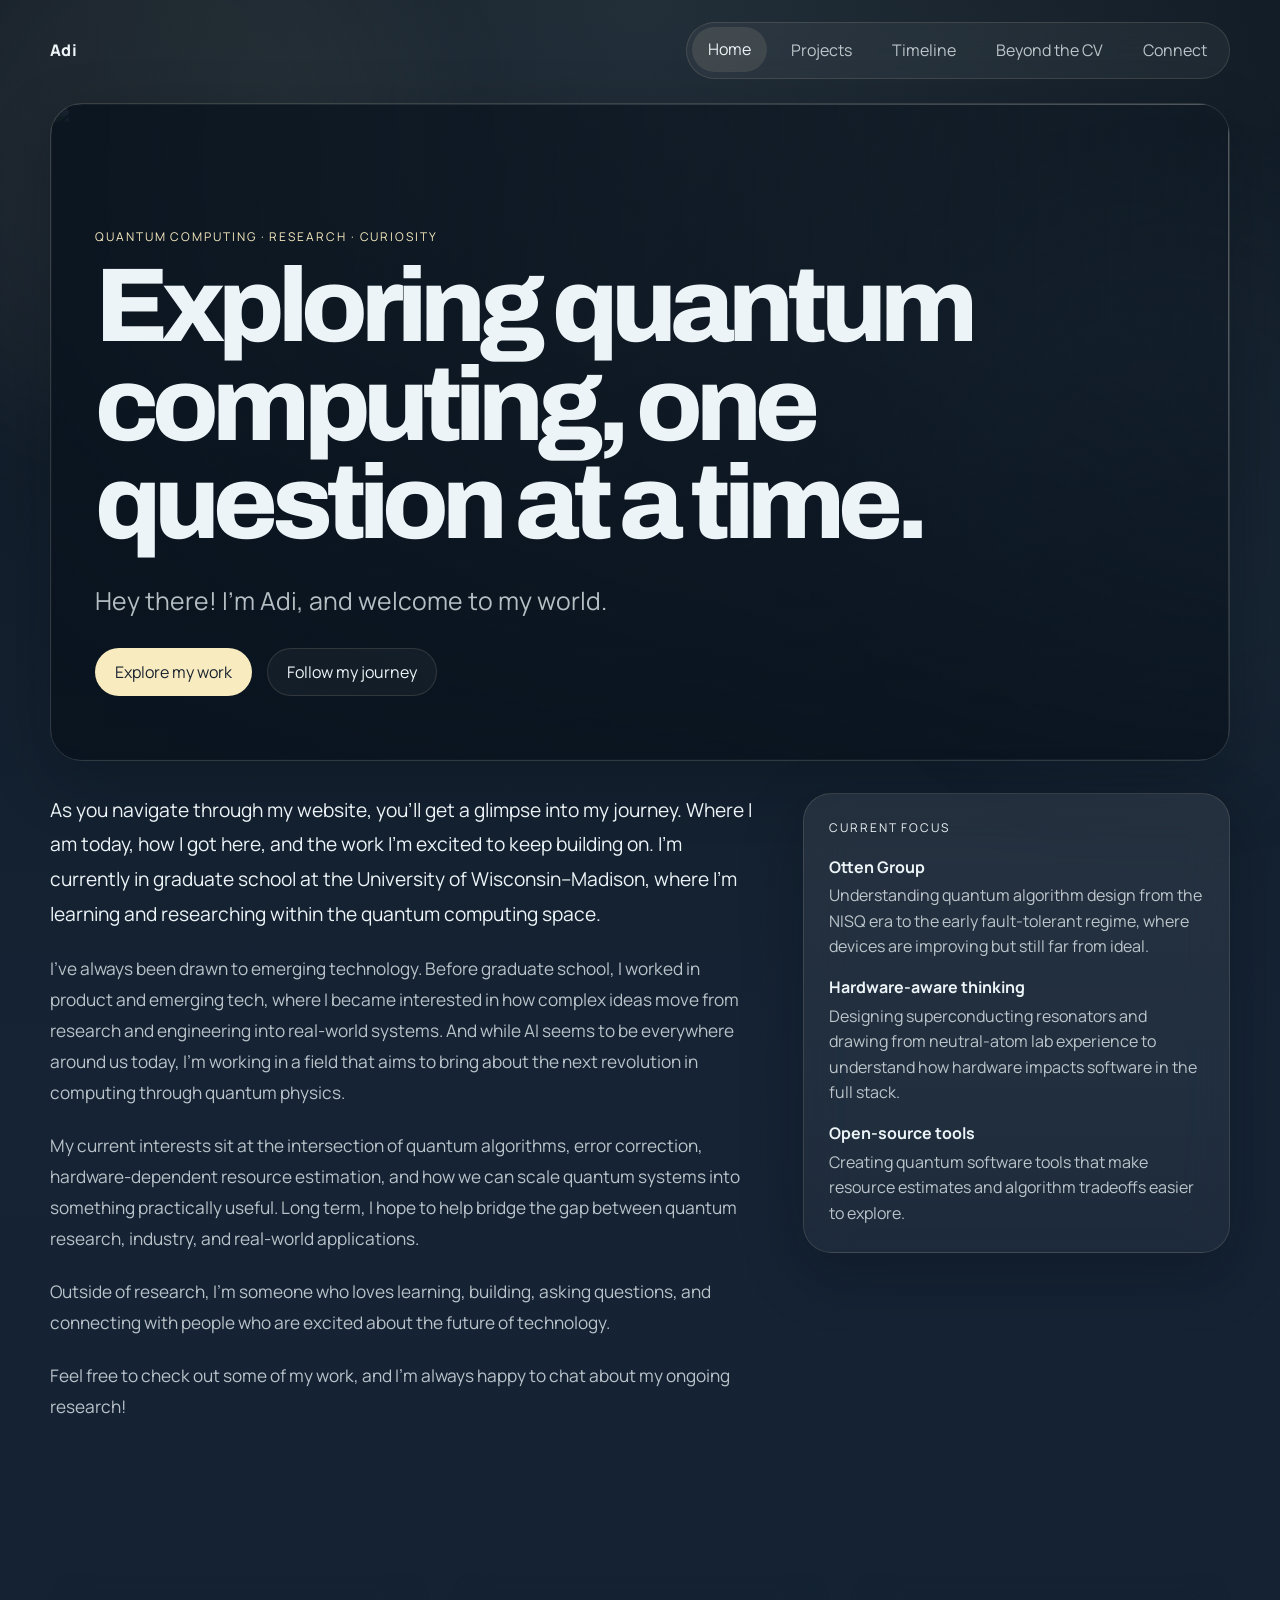
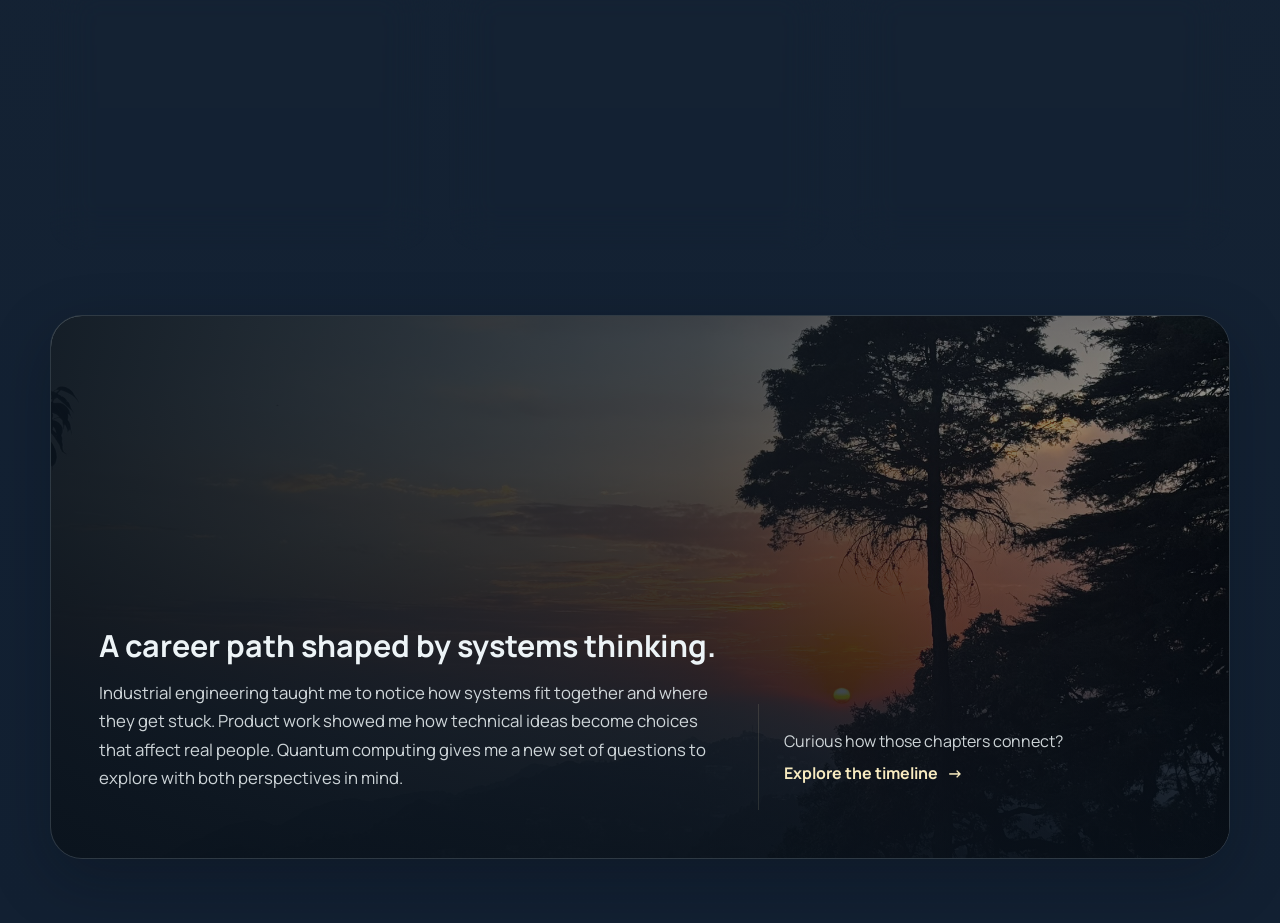
==== commit 57395fb3: "Fix Milkyway photo" ====
--- a/index.html
+++ b/index.html
@@ -28,7 +28,7 @@
 
   <main>
     <section class="home-hero">
-      <img class="home-hero-image" src="assets/photos/Milky Way in Rainer.jpegay.jpeg" alt="" aria-hidden="true" fetchpriority="high" decoding="async">
+      <img class="home-hero-image" src="assets/photos/Milky Way in Rainer.jpeg.jpeg" alt="" aria-hidden="true" fetchpriority="high" decoding="async">
       <div class="home-hero-shade"></div>
       <div class="home-hero-copy">
         <p class="eyebrow">Quantum computing · research · curiosity</p>
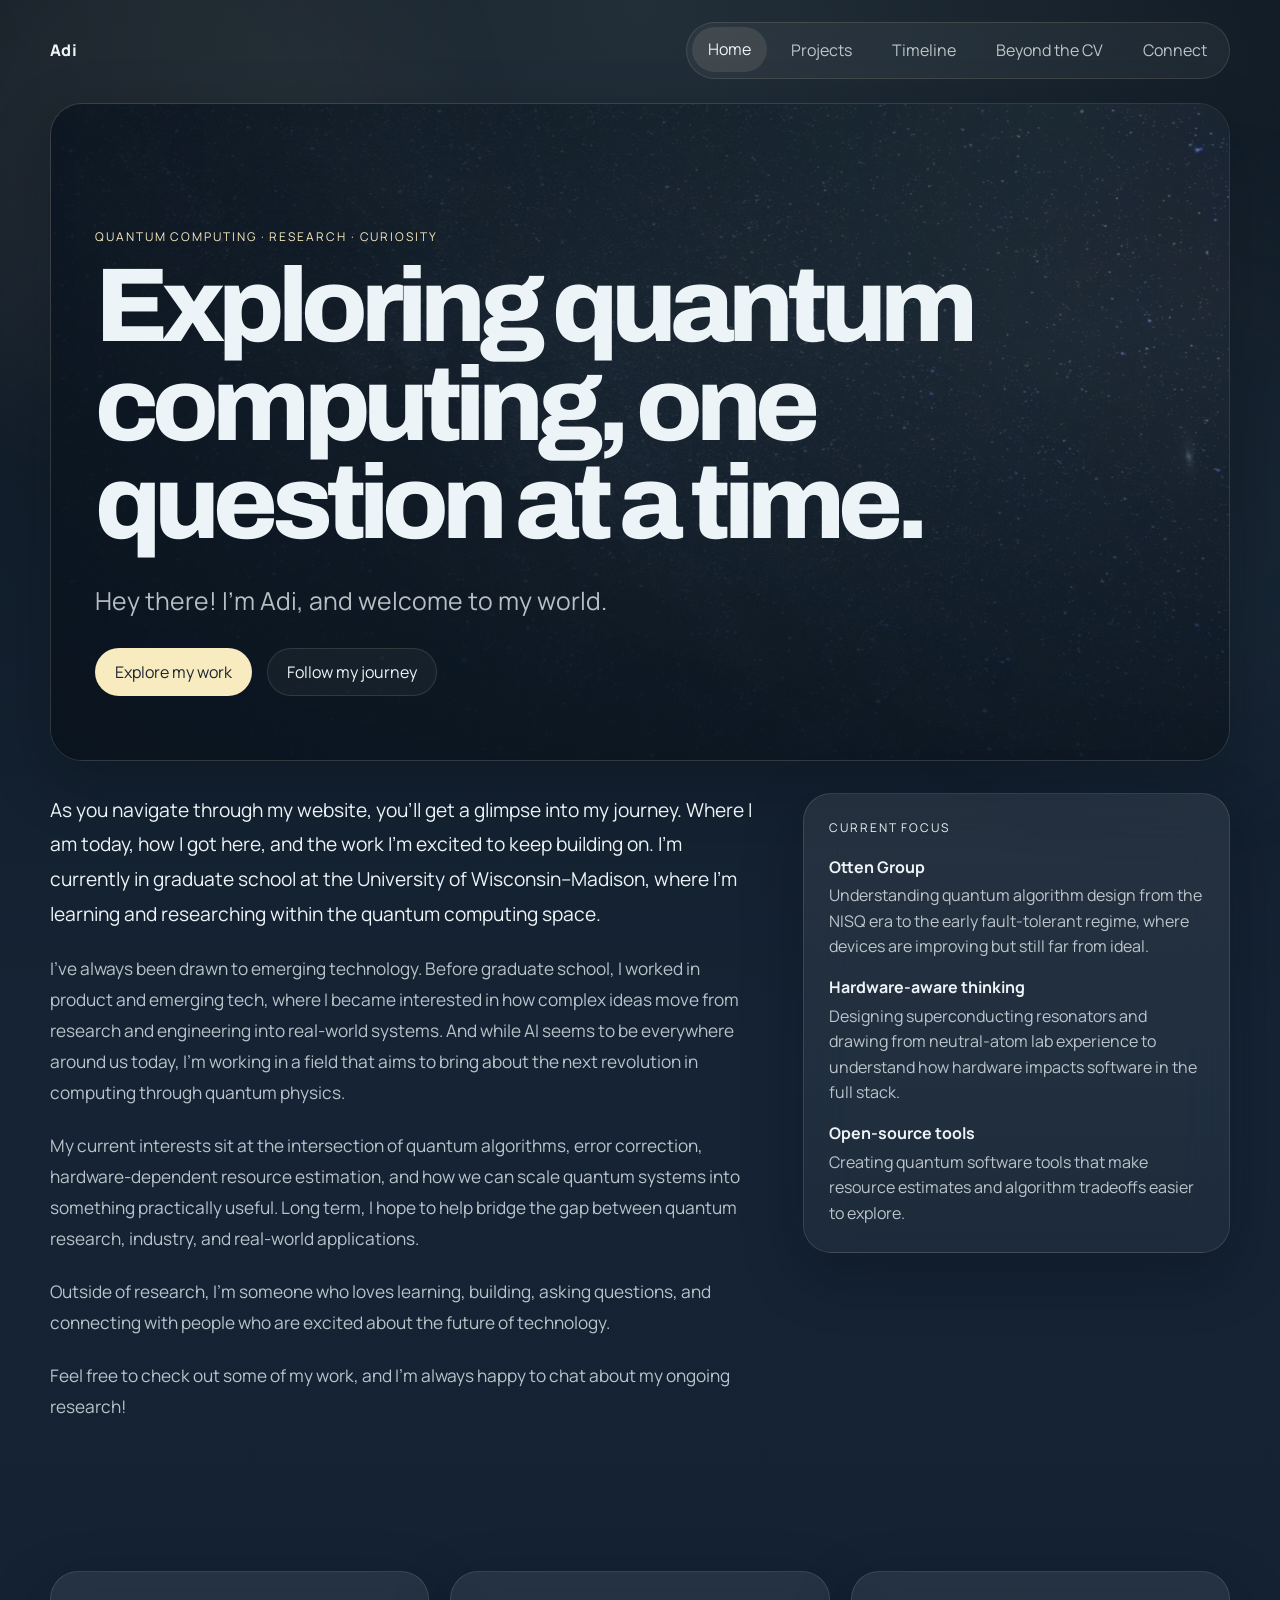
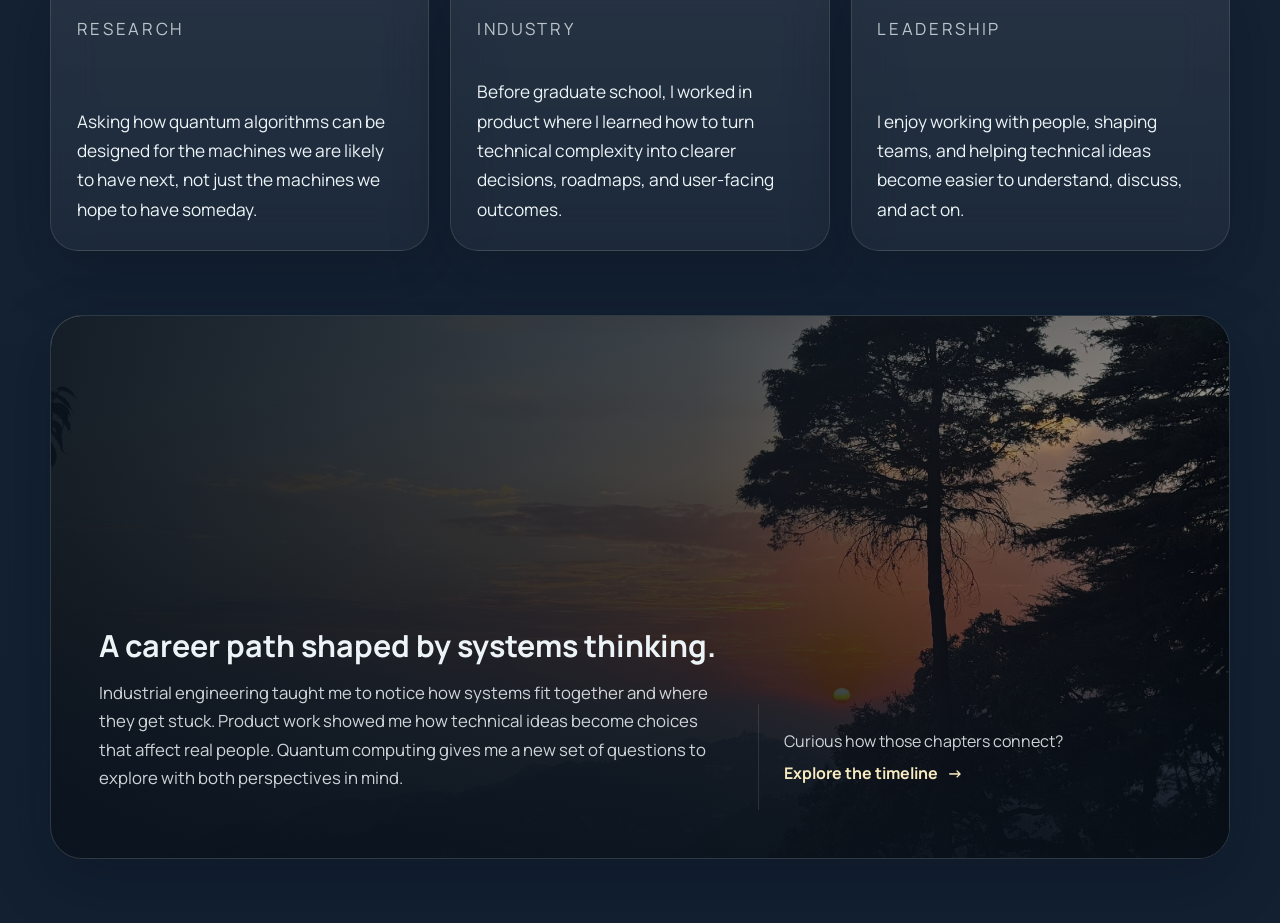
==== commit 44611614: "Fix it again lol bruh" ====
--- a/index.html
+++ b/index.html
@@ -28,7 +28,7 @@
 
   <main>
     <section class="home-hero">
-      <img class="home-hero-image" src="assets/photos/Milky Way in Rainer.jpeg.jpeg" alt="" aria-hidden="true" fetchpriority="high" decoding="async">
+      <img class="home-hero-image" src="assets/photos/Milky Way in Rainer.jpeg" alt="" aria-hidden="true" fetchpriority="high" decoding="async">
       <div class="home-hero-shade"></div>
       <div class="home-hero-copy">
         <p class="eyebrow">Quantum computing · research · curiosity</p>
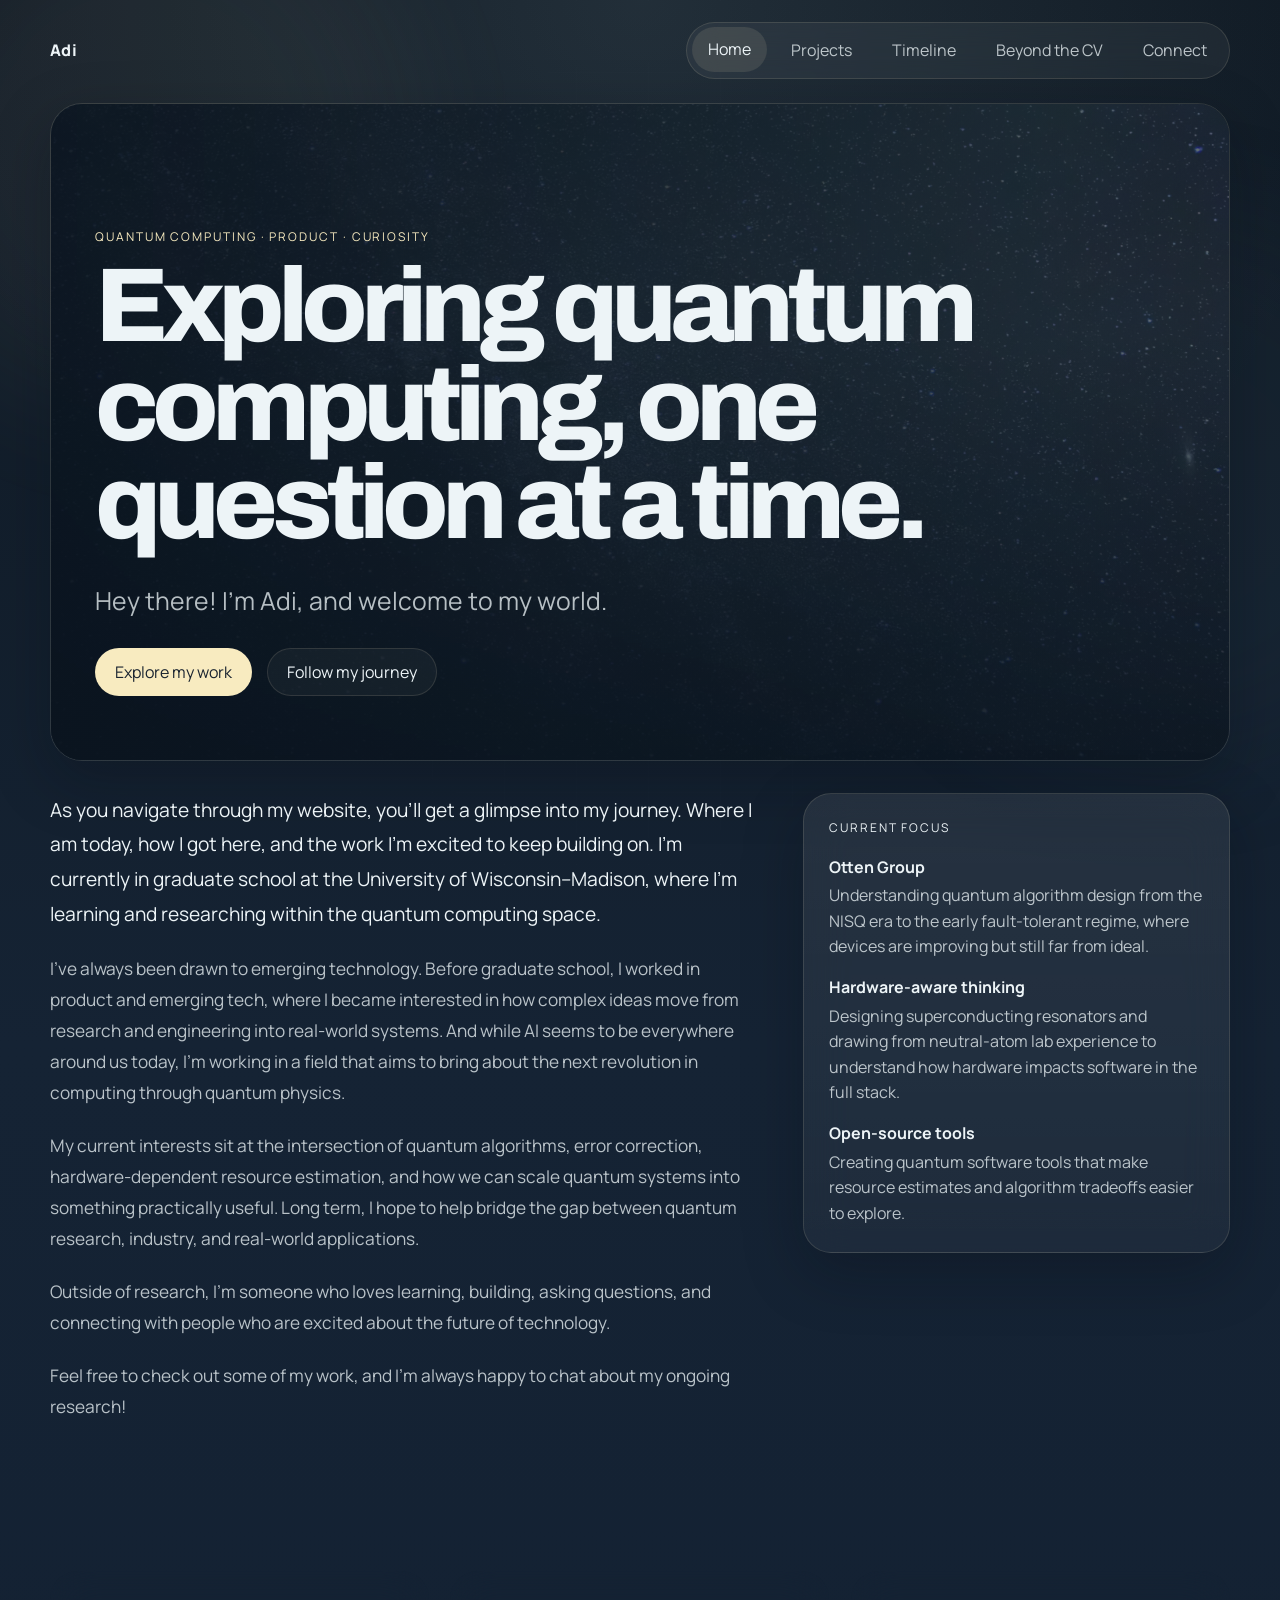
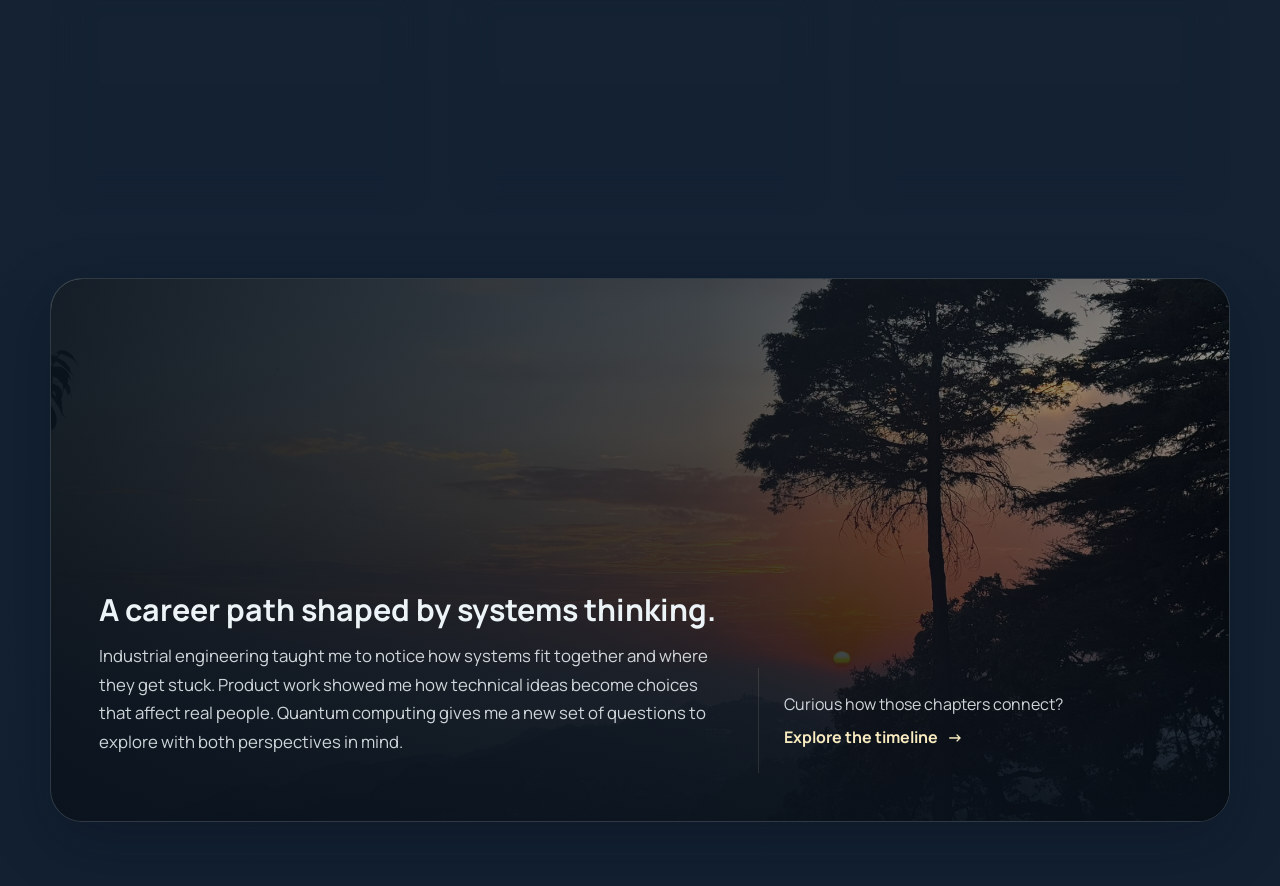
==== commit 81041073: "CSS changes" ====
--- a/index.html
+++ b/index.html
@@ -31,7 +31,7 @@
       <img class="home-hero-image" src="assets/photos/Milky Way in Rainer.jpeg" alt="" aria-hidden="true" fetchpriority="high" decoding="async">
       <div class="home-hero-shade"></div>
       <div class="home-hero-copy">
-        <p class="eyebrow">Quantum computing · research · curiosity</p>
+        <p class="eyebrow">Quantum computing · product · curiosity</p>
         <h1>Exploring quantum computing, one question at a time.</h1>
         <p class="home-hero-intro">Hey there! I’m Adi, and welcome to my world.</p>
         <div class="hero-actions">
--- a/styles/site.css
+++ b/styles/site.css
@@ -556,11 +556,16 @@
   min-height: 15rem;
   display: flex;
   flex-direction: column;
-  justify-content: space-between;
+  justify-content: flex-start;
+  gap: 0.9rem;
+}
+
+.page-home .feature-card .eyebrow {
+  margin: 0;
 }
 
 .page-home .feature-card > p:last-child {
-  margin-bottom: 0;
+  margin: 0;
   color: var(--ink);
   font-size: 1.08rem;
 }
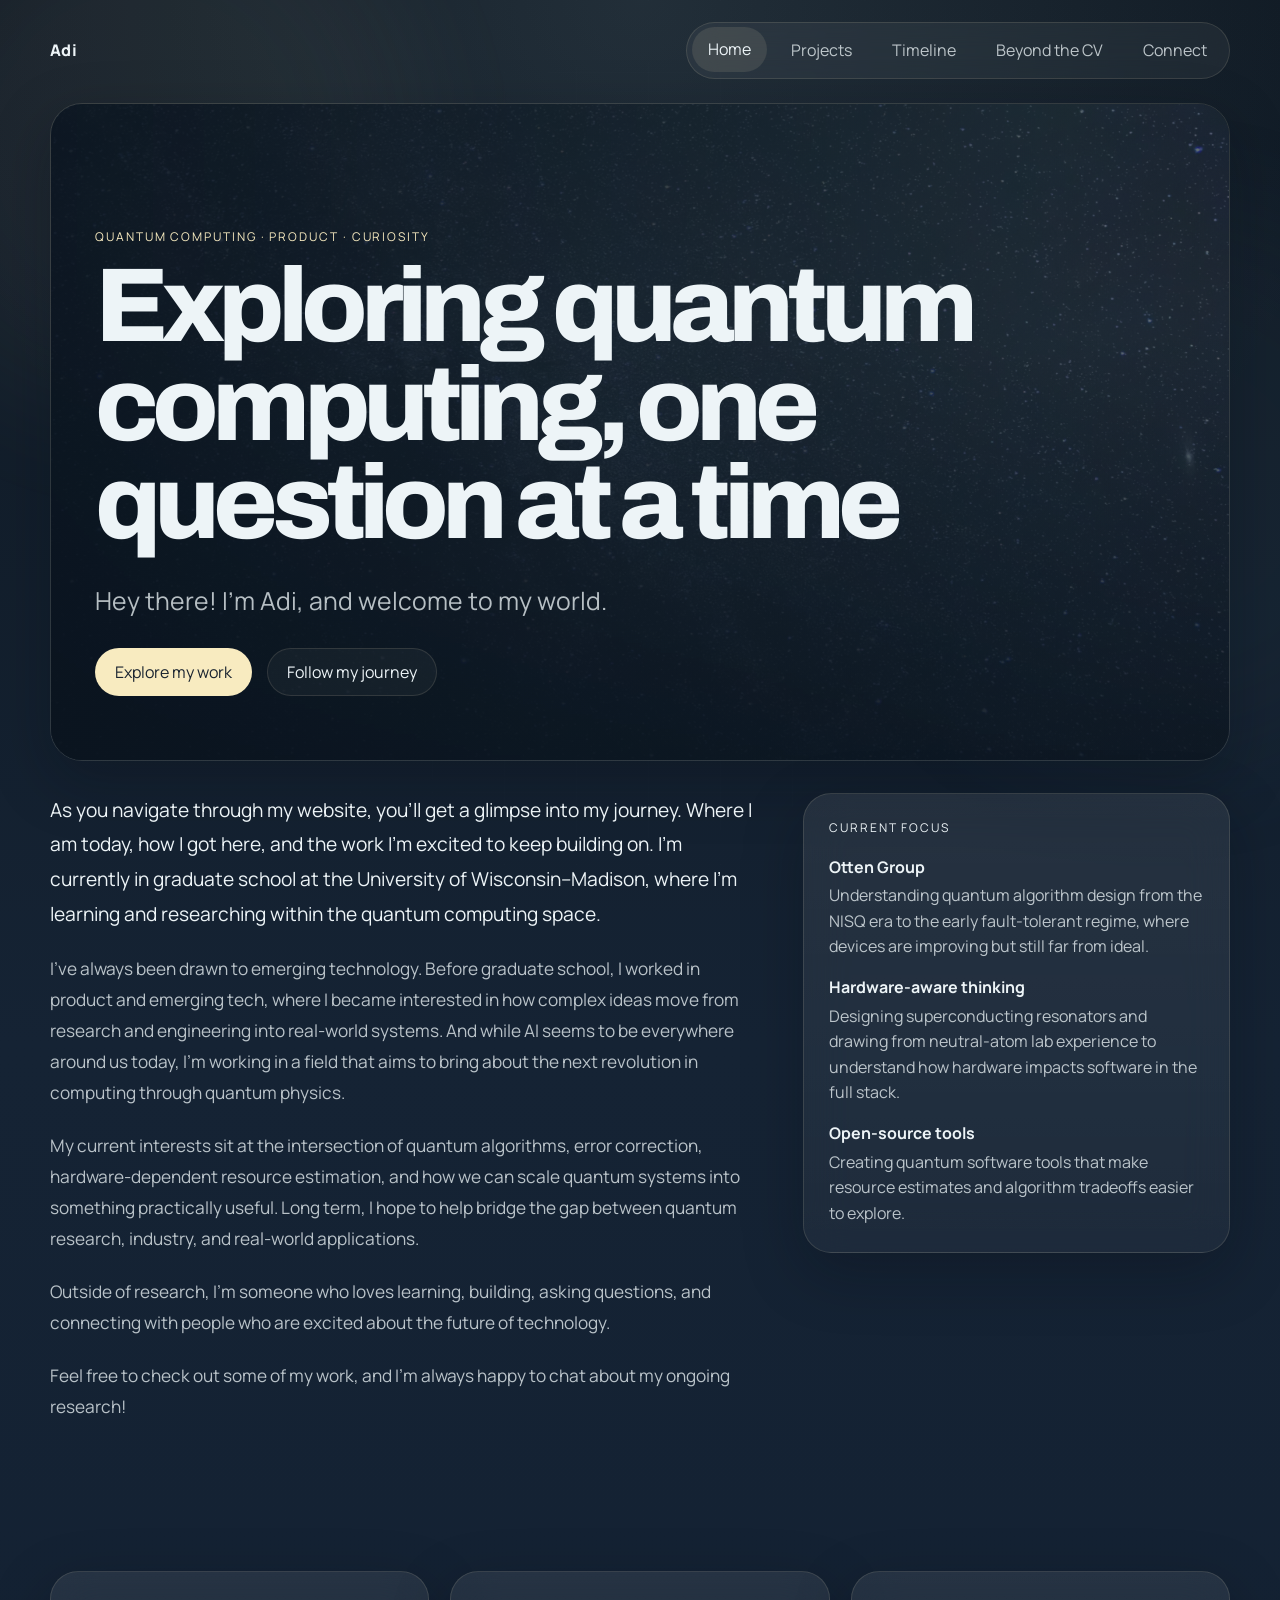
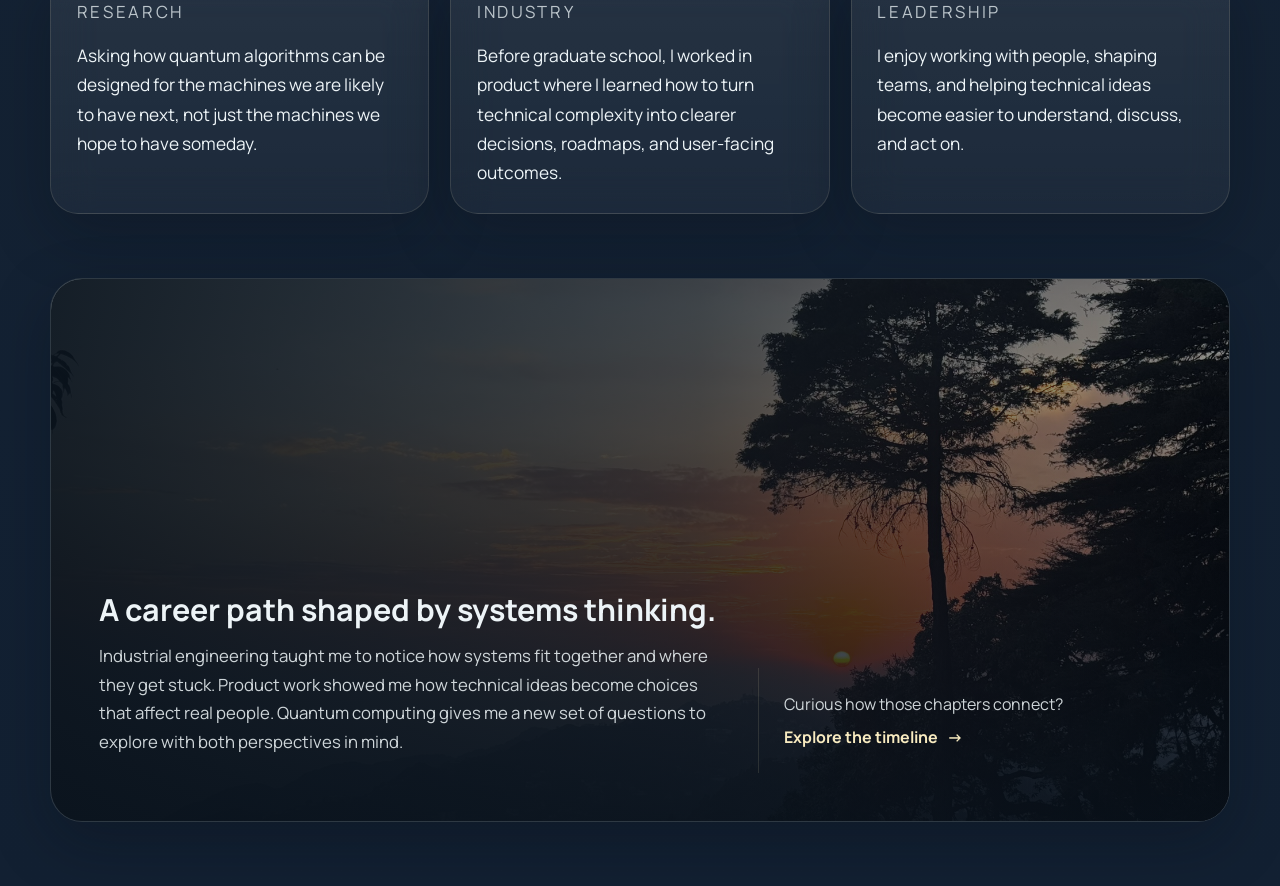
==== commit 4efe8a91: "Removed . from headings" ====
--- a/index.html
+++ b/index.html
@@ -32,7 +32,7 @@
       <div class="home-hero-shade"></div>
       <div class="home-hero-copy">
         <p class="eyebrow">Quantum computing · product · curiosity</p>
-        <h1>Exploring quantum computing, one question at a time.</h1>
+        <h1>Exploring quantum computing, one question at a time</h1>
         <p class="home-hero-intro">Hey there! I’m Adi, and welcome to my world.</p>
         <div class="hero-actions">
           <a class="button button-primary" href="projects.html">Explore my work</a>
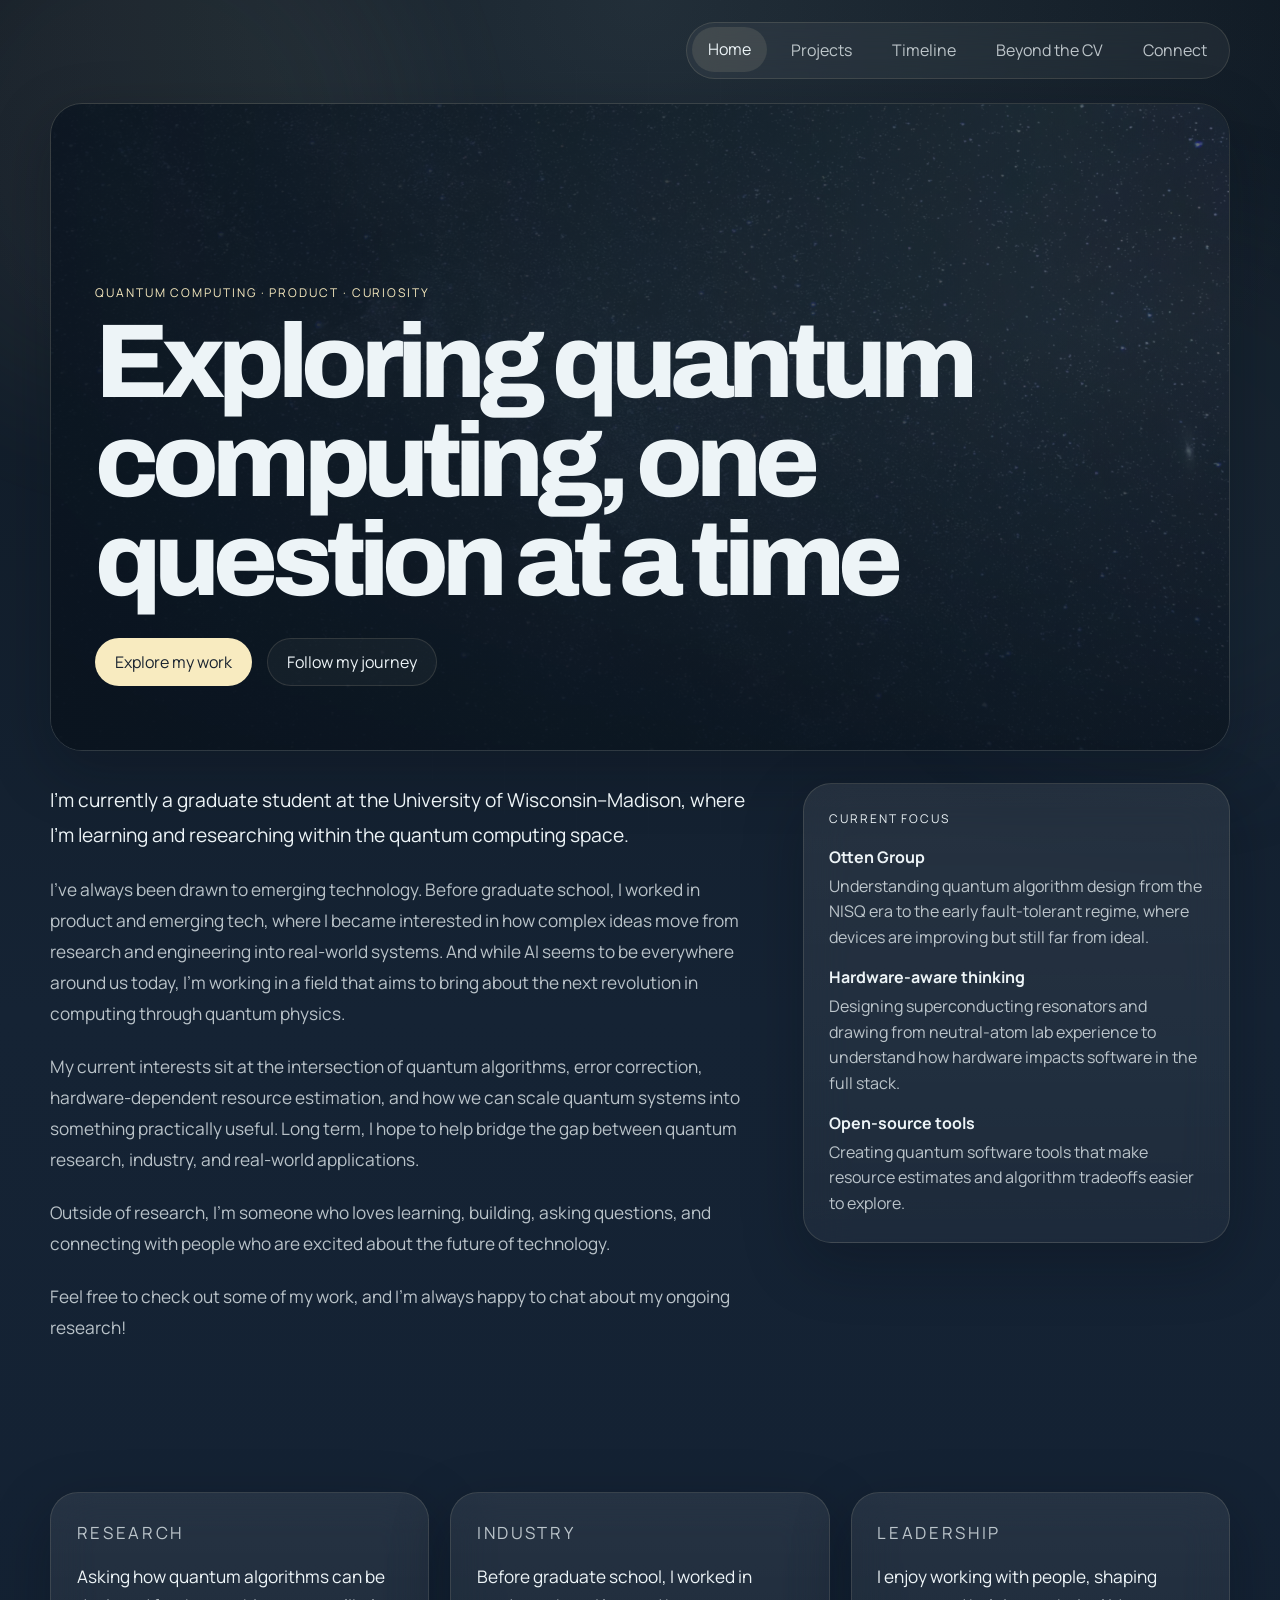
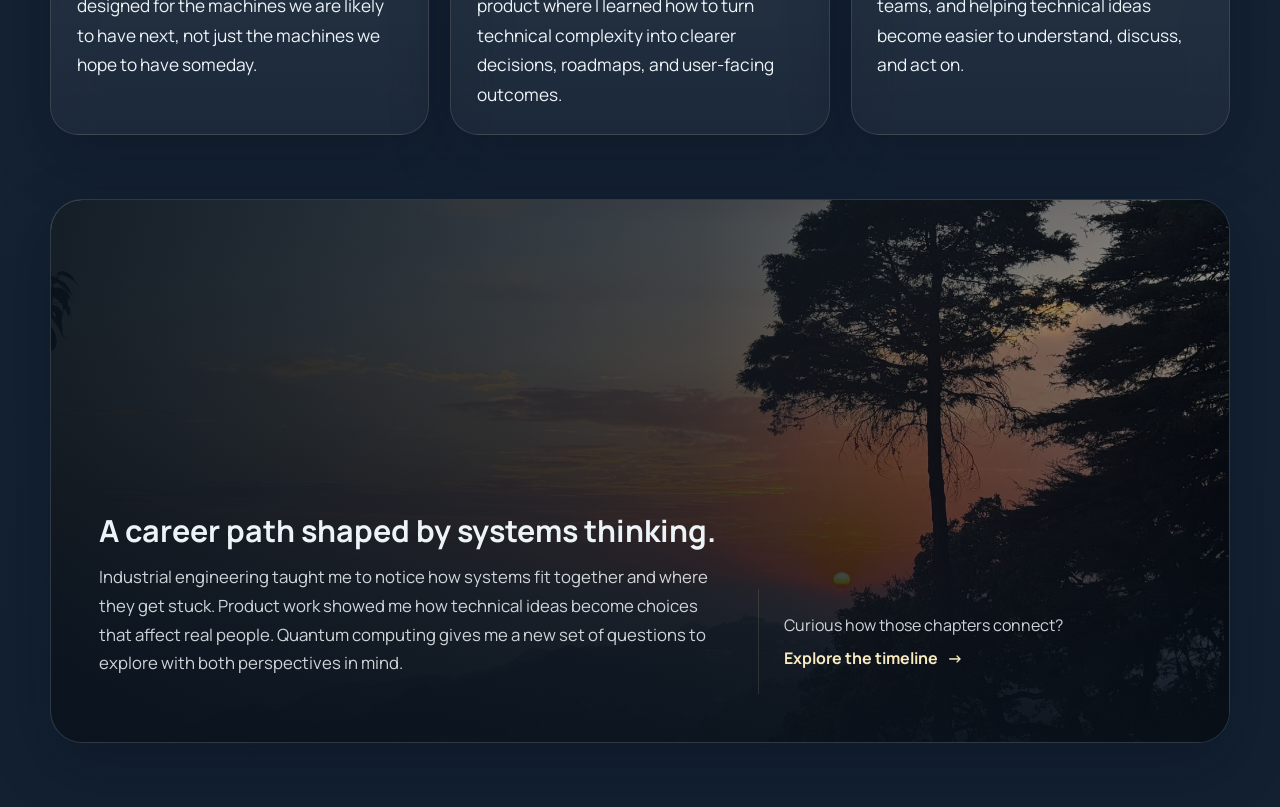
==== commit 9744549b: "Updates" ====
--- a/index.html
+++ b/index.html
@@ -16,7 +16,6 @@
   <div class="background-grid"></div>
 
   <header class="site-header">
-    <a class="wordmark" href="index.html">Adi</a>
     <nav class="site-nav">
       <a class="is-active" href="index.html">Home</a>
       <a href="projects.html">Projects</a>
@@ -33,7 +32,6 @@
       <div class="home-hero-copy">
         <p class="eyebrow">Quantum computing · product · curiosity</p>
         <h1>Exploring quantum computing, one question at a time</h1>
-        <p class="home-hero-intro">Hey there! I’m Adi, and welcome to my world.</p>
         <div class="hero-actions">
           <a class="button button-primary" href="projects.html">Explore my work</a>
           <a class="button button-secondary" href="timeline.html">Follow my journey</a>
@@ -44,7 +42,7 @@
     <section class="section-shell home-about">
       <div class="home-bio">
         <p>
-          As you navigate through my website, you’ll get a glimpse into my journey. Where I am today, how I got here, and the work I’m excited to keep building on. I’m currently in graduate school at the University of Wisconsin–Madison, where I’m learning and researching within the quantum computing space.
+          I’m currently a graduate student at the University of Wisconsin–Madison, where I’m learning and researching within the quantum computing space.
         </p>
         <p>
           I’ve always been drawn to emerging technology. Before graduate school, I worked in product and emerging tech, where I became interested in how complex ideas move from research and engineering into real-world systems. And while AI seems to be everywhere around us today, I’m working in a field that aims to bring about the next revolution in computing through quantum physics.
--- a/styles/site.css
+++ b/styles/site.css
@@ -101,12 +101,7 @@
   padding: 1.35rem 0 0;
   display: flex;
   align-items: center;
-  justify-content: space-between;
-}
-
-.wordmark {
-  font-weight: 800;
-  letter-spacing: 0.03em;
+  justify-content: flex-end;
 }
 
 .site-nav {
@@ -208,13 +203,6 @@
   font-size: clamp(3.8rem, 8.2vw, 7.4rem);
 }
 
-.home-hero-intro {
-  margin: 1.8rem 0 0;
-  color: var(--ink-muted);
-  font-size: clamp(1.2rem, 2vw, 1.55rem);
-  line-height: 1.5;
-}
-
 .home-about {
   display: grid;
   grid-template-columns: minmax(0, 1.25fr) minmax(20rem, 0.75fr);
@@ -649,31 +637,6 @@
   max-width: 56rem;
 }
 
-.timeline-arc {
-  display: grid;
-  grid-template-columns: repeat(3, 1fr);
-  gap: 0.75rem;
-  margin-top: 2rem;
-}
-
-.timeline-arc span {
-  display: flex;
-  align-items: center;
-  gap: 0.65rem;
-  padding: 0.85rem 1rem;
-  border: 1px solid var(--border);
-  border-radius: 999px;
-  background: rgba(255, 255, 255, 0.045);
-  color: var(--ink-muted);
-  font-size: 0.86rem;
-}
-
-.timeline-arc b {
-  color: var(--cream);
-  font-size: 0.72rem;
-  letter-spacing: 0.12em;
-}
-
 .project-stack {
   display: grid;
   grid-template-columns: repeat(2, 1fr);
@@ -684,28 +647,68 @@
 .project-card {
   padding: 1.7rem;
   min-height: 16rem;
+  display: flex;
+  flex-direction: column;
+}
+
+.project-actions {
+  display: flex;
+  flex-wrap: wrap;
+  gap: 0.75rem;
+  margin-top: auto;
+  padding-top: 1.25rem;
 }
 
 .timeline-shell {
   padding: 1rem 0 6rem;
   display: grid;
-  gap: 2rem;
-}
-
-.timeline-line {
-  position: fixed;
-  left: 50%;
-  top: 0;
-  width: 1px;
-  height: 100vh;
-  background: linear-gradient(180deg, transparent, rgba(248, 235, 192, 0.42), transparent);
-  opacity: 0.5;
-  pointer-events: none;
+  gap: 1.25rem;
+}
+
+.timeline-chapter {
+  position: relative;
+  z-index: 2;
+  max-width: 46rem;
+  margin: 5rem auto 2rem;
+  padding: 2.25rem;
+  text-align: center;
+  border: 1px solid var(--border);
+  border-radius: 2rem;
+  background: rgba(13, 22, 32, 0.76);
+  box-shadow: var(--shadow);
+  backdrop-filter: blur(22px);
+}
+
+.timeline-shell > .timeline-chapter:first-child {
+  margin-top: 1rem;
+}
+
+.timeline-chapter span {
+  color: var(--cream);
+  font-size: 0.75rem;
+  font-weight: 800;
+  letter-spacing: 0.16em;
+  text-transform: uppercase;
+}
+
+.timeline-chapter h2 {
+  margin: 0.55rem 0 0.7rem;
+  font-family: "Obviously", "Archivo", sans-serif;
+  font-size: clamp(2.3rem, 5vw, 4.5rem);
+  line-height: 0.95;
+  letter-spacing: -0.055em;
+}
+
+.timeline-chapter p {
+  max-width: 35rem;
+  margin: 0 auto;
+  color: var(--ink-muted);
+  line-height: 1.65;
 }
 
 .timeline-item {
   position: relative;
-  min-height: 74vh;
+  min-height: 56vh;
   display: grid;
   grid-template-columns: 1fr 1fr;
   align-items: center;
@@ -715,12 +718,25 @@
   transition: opacity 500ms ease, transform 500ms ease;
 }
 
+.timeline-item::before {
+  content: "";
+  position: absolute;
+  z-index: 0;
+  top: 8%;
+  bottom: 8%;
+  left: 50%;
+  width: 1px;
+  background: linear-gradient(180deg, transparent, rgba(248, 235, 192, 0.42) 18%, rgba(248, 235, 192, 0.42) 82%, transparent);
+  opacity: 0.5;
+  pointer-events: none;
+}
+
 .timeline-item-photo {
   width: 100vw;
   max-width: none;
   margin-left: calc(50% - 50vw);
-  padding: 4rem max(2rem, calc((100vw - var(--max-width)) / 2));
-  min-height: 100vh;
+  padding: 3rem max(2rem, calc((100vw - var(--max-width)) / 2));
+  min-height: 78vh;
   overflow: hidden;
   isolation: isolate;
   opacity: 0.78;
@@ -758,13 +774,21 @@
     linear-gradient(0deg, rgba(8, 17, 28, 0.78), transparent 58%, rgba(8, 17, 28, 0.55));
 }
 
-.timeline-item:nth-child(even) .timeline-meta {
+.timeline-meta {
   order: 2;
+}
+
+.timeline-card {
+  order: 1;
+}
+
+.timeline-item:nth-of-type(even) .timeline-meta {
+  order: 1;
   text-align: left;
 }
 
-.timeline-item:nth-child(even) .timeline-card {
-  order: 1;
+.timeline-item:nth-of-type(even) .timeline-card {
+  order: 2;
 }
 
 .timeline-item.is-visible {
@@ -773,6 +797,8 @@
 }
 
 .timeline-meta {
+  position: relative;
+  z-index: 1;
   padding: 0 2rem;
 }
 
@@ -783,6 +809,7 @@
 }
 
 .timeline-card {
+  z-index: 1;
   padding: 2rem;
   position: relative;
   overflow: hidden;
@@ -795,7 +822,7 @@
 .timeline-card-image {
   display: block;
   width: 100%;
-  height: 25rem;
+  height: 20rem;
   object-fit: cover;
   object-position: center 38%;
 }
@@ -811,7 +838,49 @@
 }
 
 .timeline-item-cariad .timeline-card-image {
-  height: 22rem;
+  height: 18rem;
+}
+
+.timeline-item-uw .timeline-backdrop {
+  object-position: center 78%;
+}
+
+.timeline-item-uw .timeline-card-image {
+  object-position: center 72%;
+}
+
+.back-to-top {
+  position: fixed;
+  z-index: 20;
+  right: 0.75rem;
+  bottom: 1.25rem;
+  display: grid;
+  place-items: center;
+  width: 2.75rem;
+  height: 2.75rem;
+  padding: 0;
+  color: var(--ink);
+  background: rgba(18, 29, 41, 0.7);
+  border: 1px solid var(--border);
+  border-radius: 50%;
+  box-shadow: 0 12px 30px rgba(5, 10, 16, 0.28);
+  backdrop-filter: blur(14px);
+  cursor: pointer;
+  opacity: 0;
+  transform: translateY(0.75rem);
+  pointer-events: none;
+  transition: opacity 180ms ease, transform 180ms ease, background 180ms ease;
+}
+
+.back-to-top.is-visible {
+  opacity: 0.78;
+  transform: translateY(0);
+  pointer-events: auto;
+}
+
+.back-to-top:hover {
+  opacity: 1;
+  background: rgba(40, 66, 87, 0.92);
 }
 
 .timeline-item-cariad-manager .timeline-backdrop {
@@ -919,8 +988,7 @@
   }
 
   .site-header {
-    flex-direction: column;
-    gap: 1rem;
+    justify-content: center;
   }
 
   .site-nav {
@@ -944,31 +1012,34 @@
     position: static;
   }
 
-  .timeline-arc {
-    grid-template-columns: 1fr;
-  }
-
   .spotlight-next {
     border-left: 0;
     border-top: 1px solid var(--border);
     padding: 1.5rem 0 0;
   }
 
-  .timeline-line {
+  .timeline-item::before {
     left: 1.2rem;
+    top: 5%;
+    bottom: 5%;
   }
 
   .timeline-item,
-  .timeline-item:nth-child(even) .timeline-meta,
-  .timeline-item:nth-child(even) .timeline-card {
+  .timeline-item:nth-of-type(even) .timeline-meta,
+  .timeline-item:nth-of-type(even) .timeline-card {
     min-height: auto;
+    order: initial;
+  }
+
+  .timeline-meta,
+  .timeline-card {
     order: initial;
   }
 
   .timeline-item-photo {
     width: 100vw;
     margin-left: calc(50% - 50vw);
-    padding: 4rem 1rem;
+    padding: 2.75rem 1rem;
   }
 
   .timeline-meta,
@@ -977,11 +1048,11 @@
   }
 
   .timeline-card-image {
-    height: 22rem;
+    height: 19rem;
   }
 
   .timeline-item-cariad .timeline-card-image {
-    height: 20rem;
+    height: 18rem;
   }
 }
 
@@ -1015,7 +1086,20 @@
   }
 
   .timeline-card-image {
-    height: 19rem;
+    height: 17rem;
+  }
+
+  .timeline-chapter {
+    margin: 3.5rem 1rem 1.5rem;
+    padding: 1.75rem 1.25rem;
+    border-radius: 1.5rem;
+  }
+
+  .back-to-top {
+    right: 0.4rem;
+    bottom: 0.75rem;
+    width: 2.5rem;
+    height: 2.5rem;
   }
 
   .gallery-modal {
